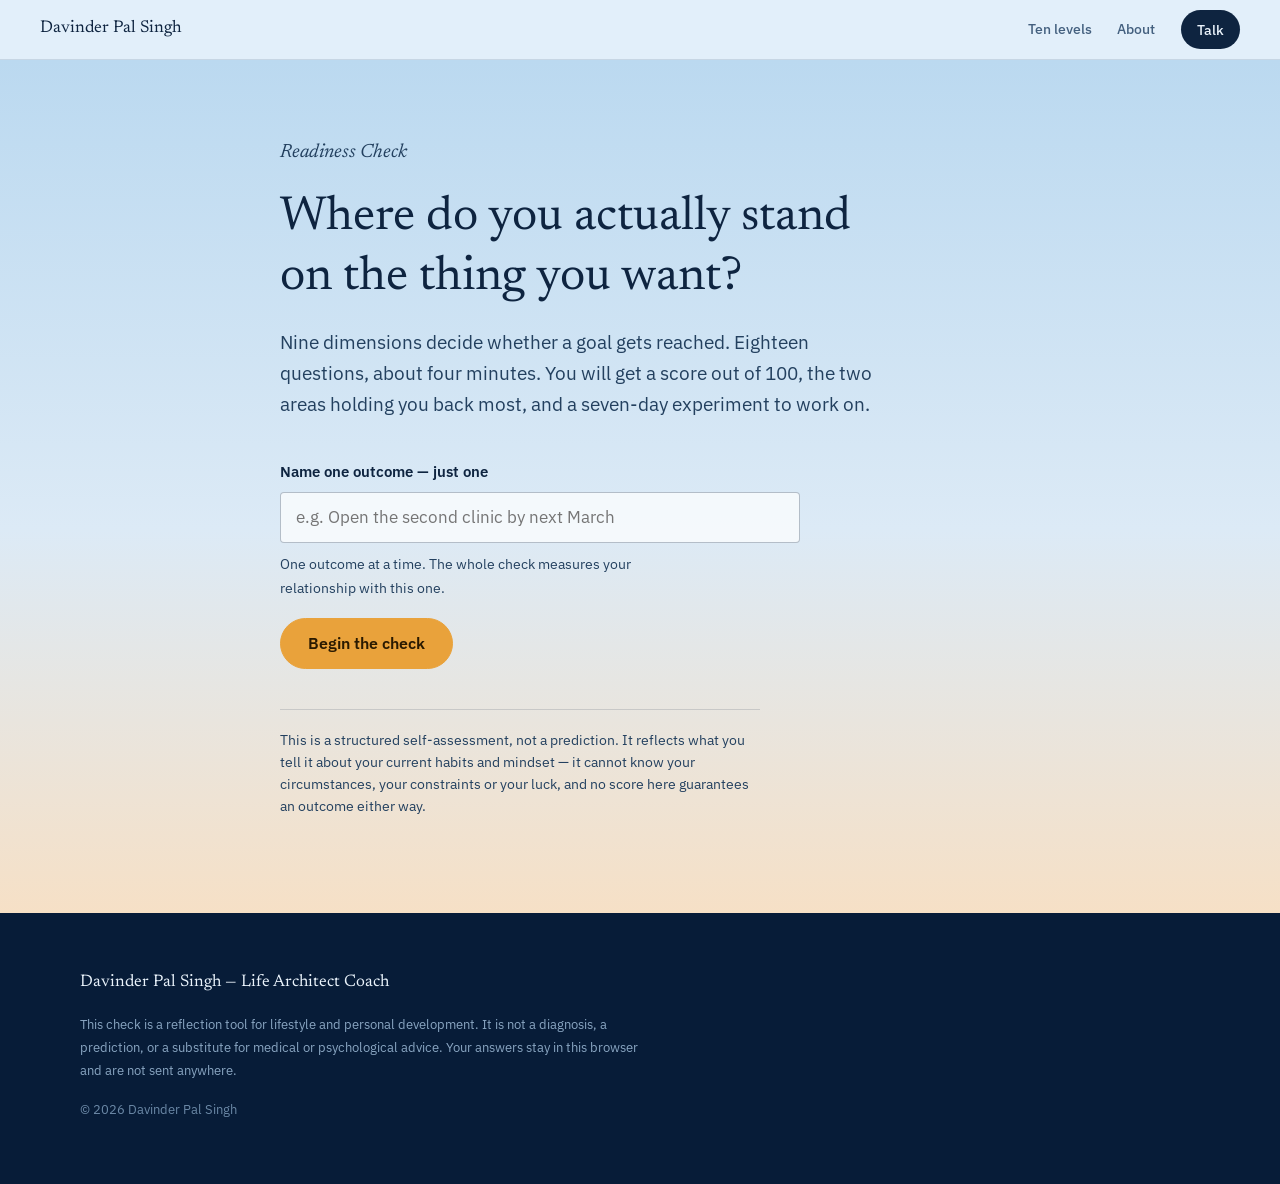
==== calculator.html @ 66d6d62e "Add the readiness check A self-assessment at calculator.html: nine weighted dimensions, two question" ====
<!doctype html>
<html lang="en">
<head>
<meta charset="utf-8">
<meta name="viewport" content="width=device-width, initial-scale=1">
<title>Readiness Check — Davinder Pal Singh</title>
<meta name="description" content="A self-assessment across nine dimensions that shape whether a goal gets reached — action, focus, exposure, conception, feeling, intention, belief, consistency and adoptability.">
<meta name="theme-color" content="#BBD9F0">
<meta property="og:type" content="website">
<meta property="og:locale" content="en_IN">
<meta property="og:title" content="Readiness Check — Davinder Pal Singh">
<meta property="og:description" content="Nine dimensions, eighteen questions. See where you stand and what to work on.">

<link rel="icon" href="assets/favicon.svg" type="image/svg+xml">
<link rel="preload" href="assets/fonts/newsreader-400.woff2" as="font" type="font/woff2" crossorigin>
<link rel="preload" href="assets/fonts/plex-400.woff2" as="font" type="font/woff2" crossorigin>
<link rel="stylesheet" href="assets/css/fonts.css">
<link rel="stylesheet" href="assets/css/site.css">
<link rel="stylesheet" href="assets/css/calculator.css">
</head>
<body class="calc-body">

<a class="skip" href="#panel-intro">Skip to the check</a>

<header class="topbar is-stuck" id="topbar">
  <a class="topbar__name" href="index.html">Davinder Pal Singh</a>
  <nav class="topbar__nav" aria-label="Main">
    <a href="index.html#levels">Ten levels</a>
    <a href="index.html#about">About</a>
    <a class="topbar__cta" data-wa href="index.html#contact">Talk</a>
  </nav>
</header>

<main class="calc">

  <!-- ─────────────  intro  ───────────── -->
  <section class="panel panel--intro is-on" id="panel-intro">
    <div class="wrap calc__intro">
      <p class="hero__role">Readiness Check</p>
      <h1 class="calc__title">Where do you actually stand<br>on the thing you want?</h1>
      <p class="calc__lede">
        Nine dimensions decide whether a goal gets reached. Eighteen questions,
        about four minutes. You will get a score out of 100, the two areas
        holding you back most, and a seven-day experiment to work on.
      </p>

      <form id="startForm" class="calc__start" novalidate>
        <label for="goal">Name one outcome — just one</label>
        <input id="goal" type="text" maxlength="120"
               placeholder="e.g. Open the second clinic by next March" autocomplete="off">
        <p class="calc__hint" id="goalHint">One outcome at a time. The whole check measures your relationship with this one.</p>
        <button class="btn btn--sun" type="submit">Begin the check</button>
      </form>

      <noscript>
        <p class="calc__hint">This check needs JavaScript switched on to run.</p>
      </noscript>

      <p class="calc__disclaimer">
        This is a structured self-assessment, not a prediction. It reflects what you
        tell it about your current habits and mindset — it cannot know your
        circumstances, your constraints or your luck, and no score here guarantees
        an outcome either way.
      </p>
    </div>
  </section>

  <!-- ─────────────  assessment  ───────────── -->
  <section class="panel panel--assess" id="panel-assess" aria-live="polite">
    <div class="wrap">
      <div class="progress">
        <div class="progress__bar"><span class="progress__fill" id="progFill"></span></div>
        <p class="progress__label" id="progLabel">Step 1 of 9</p>
      </div>

      <div class="step-head">
        <h2 class="calc__h2" id="dimName">Action</h2>
        <p class="calc__dimblurb" id="dimBlurb"></p>
      </div>

      <form id="qForm" class="qset"></form>

      <div class="calc__nav">
        <button class="btn btn--line" type="button" id="btnBack">Back</button>
        <button class="btn btn--sun" type="button" id="btnNext">Next</button>
      </div>
      <p class="calc__hint" id="qHint" role="status"></p>
    </div>
  </section>

  <!-- ─────────────  results  ───────────── -->
  <section class="panel panel--results" id="panel-results">
    <div class="wrap">
      <p class="results__for" id="resultsFor"></p>

      <div class="score">
        <div class="score__figure">
          <span class="score__num" id="scoreNum">0</span>
          <span class="score__outof">/ 100</span>
        </div>
        <div class="score__read">
          <h2 class="calc__h2" id="bandName">—</h2>
          <p id="bandNote"></p>
          <p class="score__resist" id="resistLine"></p>
        </div>
      </div>

      <h3 class="results__h3">The five areas</h3>
      <ul class="bars" id="composites"></ul>

      <h3 class="results__h3">All nine dimensions</h3>
      <ul class="bars bars--fine" id="dimensions"></ul>

      <div class="callouts">
        <div class="callout callout--block">
          <h3>Biggest blocker</h3>
          <p class="callout__name" id="blockerName">—</p>
          <p id="blockerWhy"></p>
        </div>
        <div class="callout callout--strong">
          <h3>Strongest dimension</h3>
          <p class="callout__name" id="strongName">—</p>
          <p id="strongWhy"></p>
        </div>
      </div>

      <h3 class="results__h3">Your DO / DON’T board</h3>
      <p class="results__sub" id="boardSub"></p>
      <div class="board">
        <div class="board__col board__col--do">
          <h4>Do</h4>
          <ul id="doList"></ul>
        </div>
        <div class="board__col board__col--dont">
          <h4>Don’t</h4>
          <ul id="dontList"></ul>
        </div>
      </div>

      <h3 class="results__h3">Your seven-day experiment</h3>
      <div class="experiment" id="experiment"></div>

      <div class="history" id="history" hidden>
        <h3 class="results__h3">Your checks over time</h3>
        <p class="results__sub" id="historySub"></p>
        <div id="historyChart"></div>
      </div>

      <div class="calc__nav calc__nav--end">
        <button class="btn btn--sun" type="button" id="btnAgain">Check again</button>
        <a class="btn btn--line" data-wa href="index.html#contact">Talk it through</a>
      </div>
      <p class="calc__disclaimer" id="endNote"></p>
    </div>
  </section>
</main>

<footer class="foot">
  <div class="wrap foot__inner">
    <p class="foot__name">Davinder Pal Singh — Life Architect Coach</p>
    <p class="foot__note">This check is a reflection tool for lifestyle and personal development. It is not a diagnosis, a prediction, or a substitute for medical or psychological advice. Your answers stay in this browser and are not sent anywhere.</p>
    <p class="foot__copy">© <span id="yr">2026</span> Davinder Pal Singh</p>
  </div>
</footer>

<script src="assets/js/calculator-data.js"></script>
<script src="assets/js/calculator.js"></script>
<script src="assets/js/site.js"></script>
</body>
</html>
---- assets/css/fonts.css ----
/* Self-hosted typefaces — SIL Open Font License 1.1.
   licenses: assets/fonts/LICENSE-*.txt
   Served from this domain so the page never waits on a third party. */

/* ── Newsreader · display ── */
@font-face{font-family:Newsreader;font-style:normal;font-weight:400;font-display:swap;src:url("../fonts/newsreader-400.woff2") format("woff2");unicode-range:U+0000-00FF,U+0131,U+0152-0153,U+02BB-02BC,U+02C6,U+02DA,U+02DC,U+0304,U+0308,U+0329,U+2000-206F,U+20AC,U+2122,U+2191,U+2193,U+2212,U+2215,U+FEFF,U+FFFD}
@font-face{font-family:Newsreader;font-style:italic;font-weight:400;font-display:swap;src:url("../fonts/newsreader-400i.woff2") format("woff2");unicode-range:U+0000-00FF,U+0131,U+0152-0153,U+02BB-02BC,U+02C6,U+02DA,U+02DC,U+0304,U+0308,U+0329,U+2000-206F,U+20AC,U+2122,U+2191,U+2193,U+2212,U+2215,U+FEFF,U+FFFD}

/* ── IBM Plex Sans · text ── */
@font-face{font-family:"IBM Plex Sans";font-style:normal;font-weight:400;font-display:swap;src:url("../fonts/plex-400.woff2") format("woff2");unicode-range:U+0000-00FF,U+0131,U+0152-0153,U+02BB-02BC,U+02C6,U+02DA,U+02DC,U+0304,U+0308,U+0329,U+2000-206F,U+20AC,U+2122,U+2191,U+2193,U+2212,U+2215,U+FEFF,U+FFFD}
@font-face{font-family:"IBM Plex Sans";font-style:normal;font-weight:500;font-display:swap;src:url("../fonts/plex-500.woff2") format("woff2");unicode-range:U+0000-00FF,U+0131,U+0152-0153,U+02BB-02BC,U+02C6,U+02DA,U+02DC,U+0304,U+0308,U+0329,U+2000-206F,U+20AC,U+2122,U+2191,U+2193,U+2212,U+2215,U+FEFF,U+FFFD}
@font-face{font-family:"IBM Plex Sans";font-style:normal;font-weight:600;font-display:swap;src:url("../fonts/plex-600.woff2") format("woff2");unicode-range:U+0000-00FF,U+0131,U+0152-0153,U+02BB-02BC,U+02C6,U+02DA,U+02DC,U+0304,U+0308,U+0329,U+2000-206F,U+20AC,U+2122,U+2191,U+2193,U+2212,U+2215,U+FEFF,U+FFFD}
---- assets/css/site.css ----
/* ============================================================
   Davinder Pal Singh — Life Architect Coach
   Concept: the page is one continuous sky. Scrolling down is
   climbing. Dawn horizon at the top, high azure at the bottom.
   ============================================================ */

:root{
  /* sky, ground to stratosphere */
  --zenith:#BBD9F0;
  --morning:#DCEAF6;
  --dawn:#F6E0C6;
  --haze:#EAF1F8;
  --mid:#6BA6D8;
  --azure:#15437C;
  --deep:#0C2B52;
  --strato:#071C38;

  --sun:#E9A23B;
  --ink:#0E2440;
  --ink-soft:#44607F;
  --ink-mid:#23405F;   /* secondary text on mid-sky */
  --ink-meta:#14406F;  /* duration / meta on mid-sky */
  --light:#EAF3FB;
  --light-soft:#A8C4DF;

  --rail-col:92px;
  --railx:28px;

  --measure:66ch;
  --gutter:clamp(1.25rem,5vw,2.5rem);
  --bandpad:clamp(3.5rem,7vw,6rem);

  --sans:"IBM Plex Sans",system-ui,-apple-system,sans-serif;
  --serif:Newsreader,Georgia,"Times New Roman",serif;
}

*,*::before,*::after{box-sizing:border-box}

[id]{scroll-margin-top:84px}

/* html paints the overscroll gutter (matches the footer); body paints the
   strip behind the sticky bar (matches the top of the hero sky). */
html{scroll-behavior:smooth;-webkit-text-size-adjust:100%;background:var(--strato)}
@media (prefers-reduced-motion:reduce){html{scroll-behavior:auto}}

body{
  margin:0;
  font-family:var(--sans);
  font-size:1.0625rem;
  font-weight:400;
  line-height:1.65;
  color:var(--ink);
  background:var(--zenith);
  -webkit-font-smoothing:antialiased;
  overflow-x:hidden;
}

p{margin:0 0 1.1em;max-width:var(--measure)}
a{color:inherit}

.wrap{width:min(1120px,100% - var(--gutter)*2);margin-inline:auto}

.skip{
  position:absolute;left:-9999px;top:0;z-index:99;
  background:var(--sun);color:#2A1A00;padding:.7rem 1.1rem;font-weight:600;
}
.skip:focus{left:.5rem;top:.5rem}

:focus-visible{outline:2px solid var(--sun);outline-offset:3px;border-radius:2px}

/* ── display type ───────────────────────────────────────── */
.h2{
  font-family:var(--serif);
  font-weight:400;
  font-size:clamp(1.9rem,1.35rem + 2.3vw,3rem);
  line-height:1.35;
  letter-spacing:.005em;
  margin:0 0 1.6rem;
  max-width:18ch;
}
.h2--light{color:var(--light)}

/* ── top bar ────────────────────────────────────────────── */
.topbar{
  position:sticky;top:0;z-index:40;
  display:flex;align-items:center;justify-content:space-between;gap:1rem;
  padding:.65rem var(--gutter);
  background:transparent;
  border-bottom:1px solid transparent;
  transition:background .3s ease,border-color .3s ease,color .3s ease;
}
.topbar__name{
  font-family:var(--serif);font-size:1.0625rem;text-decoration:none;white-space:nowrap;
}
.topbar__nav{display:flex;align-items:center;gap:clamp(.7rem,2vw,1.6rem)}
.topbar__nav a{
  text-decoration:none;font-size:.9rem;font-weight:500;color:var(--ink-soft);
  padding:.25rem 0;border-bottom:1.5px solid transparent;
}
.topbar__nav a:hover{color:var(--ink);border-bottom-color:var(--sun)}
.topbar__cta{
  background:var(--ink);color:var(--light) !important;
  padding:.45rem 1rem !important;border-radius:999px;border-bottom:0 !important;
}
.topbar__cta:hover{background:var(--sun);color:#2A1A00 !important}

.topbar.is-stuck{
  background:rgba(226,238,250,.82);
  backdrop-filter:blur(10px);
  border-bottom-color:rgba(14,36,64,.1);
}

/* dark half of the page */
.topbar.is-high{
  background:rgba(10,32,62,.82);
  border-bottom-color:rgba(255,255,255,.12);
  color:var(--light);
}
.topbar.is-high .topbar__nav a{color:var(--light-soft)}
.topbar.is-high .topbar__nav a:hover{color:#fff}
.topbar.is-high .topbar__cta{background:var(--sun);color:#2A1A00 !important}

@media (max-width:760px){
  .topbar__nav a:not(.topbar__cta){display:none}
}

/* ── hero · standing on the ground at dawn ──────────────── */
.hero{
  position:relative;
  background:linear-gradient(180deg,var(--zenith) 0%,var(--morning) 52%,var(--dawn) 100%);
  padding:clamp(4rem,13vh,8rem) 0 clamp(5rem,14vh,9rem);
}
/* hero shares the page's left edge rather than sitting in a narrower
   centred box, so hero / climb / bands all start on the same line */
.hero__inner{
  display:grid;
  grid-template-columns:minmax(0,1fr) clamp(230px,23vw,320px);
  gap:clamp(2rem,4.5vw,3.5rem);
  align-items:center;
}
.hero__photo{grid-column:2;grid-row:1;margin:0;position:relative}
.hero__text {grid-column:1;grid-row:1}
.hero__photo img{
  width:100%;height:auto;display:block;border-radius:3px;
  aspect-ratio:4/5;object-fit:cover;object-position:50% 26%;
  box-shadow:0 22px 48px -26px rgba(14,36,64,.55);
}
.hero__photo::after{
  content:"";position:absolute;inset:0;border-radius:3px;pointer-events:none;
  box-shadow:inset 0 0 0 1px rgba(14,36,64,.1);
}
.hero__role{
  font-family:var(--serif);font-style:italic;
  font-size:clamp(1rem,.9rem + .4vw,1.2rem);
  /* sits lower on the gradient once the portrait stacks above it on
     narrow screens, so it needs the darker of the two secondary inks */
  color:var(--ink-mid);margin:0 0 1.2rem;
}
.hero__title{
  font-family:var(--serif);font-weight:400;
  font-size:clamp(2.1rem,1.2rem + 3.1vw,3.3rem);
  line-height:1.26;letter-spacing:-.005em;
  margin:0 0 1.5rem;text-wrap:balance;
}
.hero__title em{font-style:italic}
.hero__lede{
  font-size:clamp(1.05rem,.98rem + .45vw,1.3rem);
  color:var(--ink-soft);max-width:46ch;margin-bottom:2.3rem;
}
.hero__actions{display:flex;flex-wrap:wrap;gap:.8rem}

.horizon{
  position:absolute;left:0;right:0;bottom:0;height:1px;
  background:linear-gradient(90deg,transparent,rgba(233,162,59,.85) 22%,rgba(233,162,59,.85) 78%,transparent);
}

@media (prefers-reduced-motion:no-preference){
  .hero__role,.hero__title,.hero__lede,.hero__actions,.hero__photo{
    animation:rise .9s cubic-bezier(.22,.7,.3,1) backwards;
  }
  .hero__photo{animation-delay:.2s}
  .hero__title{animation-delay:.08s}
  .hero__lede{animation-delay:.16s}
  .hero__actions{animation-delay:.24s}
  .horizon{animation:widen 1.4s cubic-bezier(.22,.7,.3,1) backwards;animation-delay:.1s}
}
@keyframes rise{from{opacity:0;transform:translateY(14px)}to{opacity:1;transform:none}}
@keyframes widen{from{opacity:0;transform:scaleX(.3)}to{opacity:1;transform:none}}

@media (max-width:900px){
  .hero__inner{grid-template-columns:1fr;gap:1.75rem}
  .hero__photo{grid-column:1;grid-row:1;width:min(185px,45%)}
  .hero__text {grid-column:1;grid-row:2}
}

/* ── buttons ────────────────────────────────────────────── */
.btn{
  display:inline-block;text-decoration:none;font-family:var(--sans);
  font-size:1rem;font-weight:600;line-height:1.2;
  padding:.95rem 1.7rem;border-radius:999px;border:1.5px solid transparent;
  cursor:pointer;transition:transform .18s ease,background .18s ease,color .18s ease;
}
.btn--sun{background:var(--sun);color:#2A1A00;border-color:var(--sun)}
.btn--sun:hover{transform:translateY(-2px)}
.btn--line{border-color:currentColor;color:var(--ink)}
.btn--line:hover{background:var(--ink);color:var(--light);border-color:var(--ink)}
.btn--full{width:100%;font-size:1.05rem}

/* ── generic bands ──────────────────────────────────────── */
.band{padding:var(--bandpad) 0}
.band--dawn    {background:linear-gradient(180deg,var(--dawn) 0%,#F1EDE6 38%,var(--haze) 100%)}
.band--tool    {background:var(--azure);color:var(--light);padding-top:calc(var(--bandpad) * .6)}
.band--deep    {background:linear-gradient(180deg,var(--azure) 0%,#0F3263 100%);color:var(--light);padding-top:calc(var(--bandpad) * .7)}
.band--deeper  {background:linear-gradient(180deg,#0F3263 0%,#0A2449 100%);color:var(--light)}
.band--high    {background:linear-gradient(180deg,#0A2449 0%,#08203F 100%);color:var(--light)}
.band--highest {background:linear-gradient(180deg,#08203F 0%,var(--strato) 100%);color:var(--light)}

/* ── the problem ─────────────────────────────────────────── */
.observations{max-width:60ch;margin-bottom:2.8rem}
.observations p{
  position:relative;padding-left:1.4rem;margin-bottom:1.35em;
  font-size:1.0625rem;color:#24405E;
}
.observations p::before{
  content:"";position:absolute;left:0;top:.85em;
  width:7px;height:1.5px;background:var(--sun);
}
.pullout{
  font-family:var(--serif);
  font-size:clamp(1.3rem,1.05rem + 1.1vw,1.9rem);
  line-height:1.45;max-width:24ch;margin:0;
  padding-top:1.8rem;border-top:1px solid rgba(14,36,64,.18);
}

/* ══════════════════════════════════════════════════════════
   THE CLIMB — altimeter + ten levels
   ══════════════════════════════════════════════════════════ */
.climb{
  padding:var(--bandpad) 0 16rem;
  background:linear-gradient(180deg,
    var(--haze) 0%,#D3E4F4 20%,#A8CBE8 50%,
    #7FB4DE calc(100% - 230px),var(--azure) 100%);
}
/* climb shares the page's left edge: .ladder stays a full wrap (so the rail
   lines up with the marks) and the rows inside are what get capped. */
.climb__head,.step,.stage{max-width:820px}
.climb__head{margin-bottom:clamp(3rem,7vw,5rem)}
.climb__sub{font-size:1.0625rem;color:var(--ink-mid);max-width:44ch}

.ladder{position:relative}

.ladder__rail{
  position:absolute;left:var(--railx);top:.5rem;bottom:3rem;width:2px;
  background:linear-gradient(180deg,rgba(14,36,64,.16),rgba(14,36,64,.22) 40%,rgba(255,255,255,.3));
}
.ladder__fill{
  position:absolute;left:0;top:0;width:100%;height:0;
  background:linear-gradient(180deg,var(--sun),#F2C37A);
}
@media (prefers-reduced-motion:no-preference){
  .ladder__fill{transition:height .25s linear}
}

/* stage headings sit in the content column */
.stage{
  margin:clamp(3rem,6vw,4.5rem) 0 1.8rem var(--rail-col);
  display:flex;align-items:baseline;gap:.9rem;
  font-family:var(--serif);font-weight:400;
  font-size:clamp(1.15rem,1rem + .6vw,1.45rem);
  line-height:1.3;color:var(--ink);
}
.stage:first-of-type{margin-top:0}
.stage small{
  font-family:var(--sans);font-size:.82rem;font-weight:500;
  color:var(--ink-mid);letter-spacing:.01em;
}

/* one level */
.step{
  display:grid;grid-template-columns:var(--rail-col) 1fr;
  align-items:start;
  padding:1.6rem 0 2.2rem;
}
.step__mark{
  width:56px;height:56px;flex:none;
  display:grid;place-items:center;
  border-radius:50%;
  background:var(--haze);
  border:2px solid rgba(14,36,64,.22);
  transition:border-color .3s ease,background .3s ease,transform .3s ease;
}
.step__num{
  font-family:var(--serif);font-size:1.5rem;line-height:1;color:var(--ink);
  transition:color .3s ease;
}
.step.is-active .step__mark{border-color:var(--sun);transform:scale(1.06)}

.step__title{
  font-family:var(--serif);font-weight:400;
  font-size:clamp(1.3rem,1.1rem + .9vw,1.75rem);
  line-height:1.3;margin:0 0 .35rem;color:var(--ink);
}
.step__hi{font-size:.72em;color:var(--ink-mid)}
.step__meta{
  font-size:.86rem;font-weight:600;color:var(--ink-meta);
  margin:0 0 .7rem;letter-spacing:.01em;
}
.step__body p:last-child{margin-bottom:0;max-width:56ch}

@media (max-width:760px){
  :root{--rail-col:58px;--railx:18px}
  .step__mark{width:36px;height:36px;border-width:1.5px}
  .step__num{font-size:1.05rem}
  .step{padding:1.1rem 0 1.8rem}
  .stage{margin-left:var(--rail-col);gap:.6rem}
  .stage small{font-size:.75rem}
  .step__hi{display:block;font-size:.95rem;margin-top:.15rem}
}

/* ── readiness check CTA ─────────────────────────────────── */
.tool{display:grid;grid-template-columns:1fr auto;gap:clamp(2rem,5vw,4.5rem);align-items:start}
.tool__text{max-width:52ch}
.tool__text p{color:#C3D7EA}
.tool__text .btn{margin-top:.8rem}
.tool__dims{list-style:none;margin:0;padding:0;min-width:210px}
.tool__dims li{
  display:flex;justify-content:space-between;gap:1.5rem;
  padding:.5rem 0;border-bottom:1px solid rgba(255,255,255,.14);
  font-size:.92rem;color:#C3D7EA;
}
.tool__dims li:first-child{border-top:1px solid rgba(255,255,255,.14)}
.tool__dims b{font-weight:600;color:var(--light);font-variant-numeric:tabular-nums}
@media (max-width:820px){
  .tool{grid-template-columns:1fr}
  .tool__dims{min-width:0;max-width:340px}
}

/* ── how it runs ─────────────────────────────────────────── */
.facts{display:grid;gap:0;margin:0;max-width:760px}
.fact{
  display:grid;grid-template-columns:150px 1fr;gap:1.5rem;
  padding:1.5rem 0;border-top:1px solid rgba(255,255,255,.15);
}
.fact:last-child{border-bottom:1px solid rgba(255,255,255,.15)}
.fact dt{
  font-family:var(--serif);font-size:1.15rem;color:var(--light);
}
.fact dd{margin:0;color:#C3D7EA;max-width:52ch}
@media (max-width:640px){
  .fact{grid-template-columns:1fr;gap:.4rem}
}

/* ── about ───────────────────────────────────────────────── */
.about{display:grid;grid-template-columns:300px 1fr;gap:clamp(2rem,5vw,4rem);align-items:start}
.about__portrait{margin:0;position:relative}
.about__portrait img{
  width:100%;height:auto;display:block;border-radius:3px;
  aspect-ratio:4/5;object-fit:cover;object-position:50% 28%;
  box-shadow:0 18px 50px -24px rgba(3,14,30,.85);
}
/* a hairline of sky along the top edge, so the portrait sits in the
   same light as the rest of the page rather than being pasted on */
.about__portrait::after{
  content:"";position:absolute;inset:0;border-radius:3px;pointer-events:none;
  box-shadow:inset 0 1px 0 rgba(234,243,251,.28);
}
.about__text p{color:#C3D7EA;max-width:56ch}
.about__sign{font-family:var(--serif);color:var(--light) !important}
@media (max-width:820px){
  .about{grid-template-columns:1fr;max-width:460px}
}

/* ── vision ──────────────────────────────────────────────── */
.vision p{
  font-family:var(--serif);
  font-size:clamp(1.2rem,1rem + .9vw,1.6rem);
  line-height:1.55;color:#D6E6F4;max-width:34ch;
}

/* ── contact ─────────────────────────────────────────────── */
.contact{display:grid;grid-template-columns:1fr 1fr;gap:clamp(2.5rem,6vw,5rem);align-items:start}
.contact__intro p{color:#C3D7EA;max-width:38ch}
@media (max-width:860px){.contact{grid-template-columns:1fr}}

.form{display:grid;grid-template-columns:1fr 1fr;gap:1.1rem}
.field{display:flex;flex-direction:column;gap:.45rem}
.field--wide{grid-column:1/-1}
.field label{font-size:.9rem;font-weight:600;color:var(--light)}
.field input,.field textarea{
  font-family:var(--sans);font-size:1rem;color:var(--light);
  background:rgba(255,255,255,.07);
  border:1px solid rgba(255,255,255,.25);border-radius:4px;
  padding:.8rem .9rem;width:100%;resize:vertical;
}
.field input:focus,.field textarea:focus{
  border-color:var(--sun);background:rgba(255,255,255,.11);outline:none;
}
.field input[aria-invalid="true"]{border-color:#F2927A}
.form__note{font-size:.85rem;color:var(--light-soft);margin:.7rem 0 0;max-width:40ch}
@media (max-width:520px){.form{grid-template-columns:1fr}}

/* ── footer ─────────────────────────────────────────────── */
.foot{background:var(--strato);color:var(--light-soft);padding:3.5rem 0 4rem}
.foot__inner{display:grid;gap:1rem}
.foot__name{font-family:var(--serif);color:var(--light);font-size:1.05rem;margin:0}
.foot__note{font-size:.84rem;line-height:1.7;max-width:70ch;margin:0;color:#8AA6C2}
.foot__copy{font-size:.84rem;margin:0;color:#6B88A6}
---- assets/css/calculator.css ----
/* ============================================================
   Readiness Check — same sky, one panel at a time.
   Each panel owns a full background, so light/dark ink is
   decided by which panel is showing, never by scroll position.
   ============================================================ */

.calc-body{background:var(--haze)}

/* Each panel owns a different sky, so a transparent bar would seam against
   whichever one is showing. Here the bar is simply solid chrome. */
.calc-body .topbar,
.calc-body .topbar.is-stuck{
  background:rgba(226,238,250,.94);
  backdrop-filter:blur(10px);
  border-bottom-color:rgba(14,36,64,.12);
}

.panel{display:none;padding:clamp(2.5rem,6vw,5rem) 0 clamp(4rem,8vw,6rem);min-height:62vh}
.panel.is-on{display:block}

.panel--intro  {background:linear-gradient(180deg,var(--zenith) 0%,var(--morning) 55%,var(--dawn) 100%)}
.panel--assess {background:linear-gradient(180deg,var(--haze) 0%,#D3E4F4 100%)}
.panel--results{background:linear-gradient(180deg,var(--azure) 0%,var(--deep) 60%,var(--strato) 100%);color:var(--light)}

/* ── intro ──────────────────────────────────────────────── */
.calc__intro{max-width:720px}
.calc__title{
  font-family:var(--serif);font-weight:400;
  font-size:clamp(1.9rem,1.2rem + 2.8vw,3rem);
  line-height:1.25;margin:0 0 1.2rem;text-wrap:balance;
}
.calc__lede{font-size:clamp(1.02rem,.98rem + .35vw,1.18rem);color:var(--ink-mid);max-width:54ch}

.calc__start{margin:2.4rem 0 1.5rem;max-width:520px}
.calc__start label{display:block;font-weight:600;font-size:.95rem;margin-bottom:.5rem}
.calc__start input{
  font-family:var(--sans);font-size:1.05rem;color:var(--ink);width:100%;
  background:rgba(255,255,255,.7);border:1px solid rgba(14,36,64,.28);
  border-radius:4px;padding:.85rem .95rem;
}
.calc__start input:focus{border-color:var(--sun);background:#fff;outline:none}
.calc__start input[aria-invalid="true"]{border-color:#B4432A}
.calc__start .btn{margin-top:1.1rem}

.calc__hint{font-size:.9rem;color:var(--ink-mid);margin:.6rem 0 0;max-width:46ch}
.calc__disclaimer{
  font-size:.86rem;line-height:1.6;color:var(--ink-mid);
  max-width:60ch;margin:2.5rem 0 0;padding-top:1.2rem;
  border-top:1px solid rgba(14,36,64,.15);
}
.panel--results .calc__disclaimer{color:#9FBAD6;border-top-color:rgba(255,255,255,.16)}

/* the outline button carries dark ink by default — unusable on deep sky */
.panel--results .btn--line{color:var(--light);border-color:rgba(255,255,255,.5)}
.panel--results .btn--line:hover{background:var(--light);color:var(--deep);border-color:var(--light)}

/* ── progress ───────────────────────────────────────────── */
.progress{margin-bottom:clamp(1.8rem,4vw,2.6rem);max-width:820px}
.progress__bar{height:2px;background:rgba(14,36,64,.15);position:relative}
.progress__fill{position:absolute;left:0;top:0;height:100%;width:0;background:var(--sun)}
@media (prefers-reduced-motion:no-preference){.progress__fill{transition:width .3s ease}}
.progress__label{font-size:.82rem;font-weight:500;color:var(--ink-mid);margin:.6rem 0 0}

.step-head{max-width:720px;margin-bottom:2rem}
.calc__h2{
  font-family:var(--serif);font-weight:400;
  font-size:clamp(1.6rem,1.2rem + 1.6vw,2.3rem);
  line-height:1.3;margin:0 0 .5rem;
}
.panel--results .calc__h2{color:var(--light)}
.calc__dimblurb{color:var(--ink-mid);margin:0;max-width:52ch}

/* ── questions ──────────────────────────────────────────── */
.qset{max-width:820px}
.q{border:0;padding:0;margin:0 0 2.6rem}
.q__text{
  font-family:var(--serif);font-size:clamp(1.1rem,1rem + .55vw,1.4rem);
  line-height:1.4;padding:0;margin:0 0 1rem;max-width:46ch;
}
.scale{display:grid;gap:.5rem}
.scale__opts{display:flex;gap:clamp(2px,.8vw,8px);flex-wrap:nowrap}
.opt{position:relative;flex:1 1 0;min-width:0}
.opt input{position:absolute;opacity:0;width:100%;height:100%;margin:0;cursor:pointer}
.opt span{
  display:grid;place-items:center;height:46px;
  font-size:.92rem;font-weight:500;font-variant-numeric:tabular-nums;
  background:rgba(255,255,255,.55);border:1px solid rgba(14,36,64,.2);
  border-radius:3px;color:var(--ink-mid);
}
.opt input:hover + span{border-color:rgba(14,36,64,.45)}
.opt input:focus-visible + span{outline:2px solid var(--sun);outline-offset:2px}
.opt input:checked + span{background:var(--ink);border-color:var(--ink);color:var(--light);font-weight:600}
.scale__anchor{font-size:.8rem;color:var(--ink-mid)}
.scale__anchor--hi{text-align:right}

.calc__nav{display:flex;gap:.8rem;flex-wrap:wrap;margin-top:.5rem}
.calc__nav--end{margin-top:2.5rem}
.btn[disabled]{opacity:.35;pointer-events:none}

/* ── results ────────────────────────────────────────────── */
.results__for{
  font-family:var(--serif);font-size:1.1rem;color:#BCD4EA;
  margin:0 0 1.8rem;padding-bottom:1rem;border-bottom:1px solid rgba(255,255,255,.16);
}
.score{display:grid;grid-template-columns:auto 1fr;gap:clamp(1.5rem,4vw,3rem);align-items:start;margin-bottom:3rem}
.score__figure{display:flex;align-items:baseline;gap:.3rem}
.score__num{
  font-family:var(--serif);font-size:clamp(4rem,2.5rem + 7vw,7rem);
  line-height:.9;color:var(--light);font-variant-numeric:tabular-nums;
}
.score__outof{font-size:1rem;color:#9FBAD6}
.score__read p{color:#C3D7EA;max-width:52ch}
.score__resist{font-size:.92rem;color:#9FBAD6 !important}
@media (max-width:620px){.score{grid-template-columns:1fr;gap:1rem}}

.results__h3{
  font-family:var(--serif);font-weight:400;font-size:1.35rem;
  color:var(--light);margin:2.8rem 0 1rem;
}
.results__sub{color:#9FBAD6;font-size:.92rem;margin:-.5rem 0 1.2rem;max-width:56ch}

.bars{list-style:none;margin:0;padding:0;max-width:720px}
.bar{margin-bottom:1.1rem}
.bar__head{display:flex;justify-content:space-between;gap:1rem;margin-bottom:.4rem}
.bar__name{font-weight:500;color:var(--light)}
.bar__meta{display:flex;gap:1rem;font-size:.84rem;color:#9FBAD6;font-variant-numeric:tabular-nums;white-space:nowrap}
.bar__track{height:8px;background:rgba(255,255,255,.12);border-radius:2px;overflow:hidden}
.bar__fill{display:block;height:100%;background:linear-gradient(90deg,#5A98CE,#8FC4E8)}
.bar--fine{margin-bottom:.75rem}
.bar--fine .bar__track{height:5px}
.bar--fine .bar__name{font-weight:400;font-size:.95rem;color:#D6E6F4}

.callouts{display:grid;grid-template-columns:1fr 1fr;gap:1.2rem;margin:2.8rem 0 0}
@media (max-width:720px){.callouts{grid-template-columns:1fr}}
.callout{padding:1.4rem 1.5rem;border-radius:4px;background:rgba(255,255,255,.055);border-left:3px solid}
.callout--block{border-left-color:var(--sun)}
.callout--strong{border-left-color:#7FD1A8}
.callout h3{font-size:.8rem;font-weight:600;letter-spacing:.02em;color:#9FBAD6;margin:0 0 .4rem}
.callout .callout__name{
  font-family:var(--serif);font-size:1.5rem;line-height:1.25;
  color:var(--light);margin:0 0 .5rem;max-width:none;
}
.callout p{color:#C3D7EA;font-size:.95rem;margin:0;max-width:40ch}

.board{display:grid;grid-template-columns:1fr 1fr;gap:1.2rem;max-width:860px}
@media (max-width:720px){.board{grid-template-columns:1fr}}
.board__col{padding:1.4rem 1.5rem;border-radius:4px;background:rgba(255,255,255,.055)}
.board__col h4{
  font-family:var(--serif);font-weight:400;font-size:1.25rem;
  margin:0 0 .8rem;padding-bottom:.6rem;border-bottom:1px solid rgba(255,255,255,.16);
}
.board__col--do h4{color:#9BDCBB}
.board__col--dont h4{color:#F2B08A}
.board__col ul{list-style:none;margin:0;padding:0}
.board__col li{position:relative;padding-left:1.1rem;margin-bottom:.75rem;color:#C9DCEE;font-size:.95rem;line-height:1.6}
.board__col li::before{content:"";position:absolute;left:0;top:.72em;width:6px;height:1.5px;background:currentColor;opacity:.5}

.experiment{
  max-width:640px;padding:1.6rem 1.7rem;border-radius:4px;
  background:rgba(233,162,59,.1);border:1px solid rgba(233,162,59,.35);
}
.experiment__dim{font-size:.8rem;font-weight:600;color:#E9A23B;margin:0 0 .5rem}
.experiment__text{font-family:var(--serif);font-size:1.2rem;line-height:1.5;color:var(--light);margin:0 0 .9rem}
.experiment__after{font-size:.9rem;color:#9FBAD6;margin:0}

/* ── history chart ──────────────────────────────────────── */
.chart{width:100%;max-width:620px;height:auto;overflow:visible}
.chart__line{fill:none;stroke:var(--sun);stroke-width:2;stroke-linejoin:round;stroke-linecap:round}
.chart circle{fill:var(--sun)}
.chart__grid{stroke:rgba(255,255,255,.16);stroke-width:1}
.chart__axis{fill:#8AA6C2;font-size:11px;text-anchor:end;font-family:var(--sans)}
.chart__val{fill:#D6E6F4;font-size:11px;text-anchor:middle;font-family:var(--sans)}
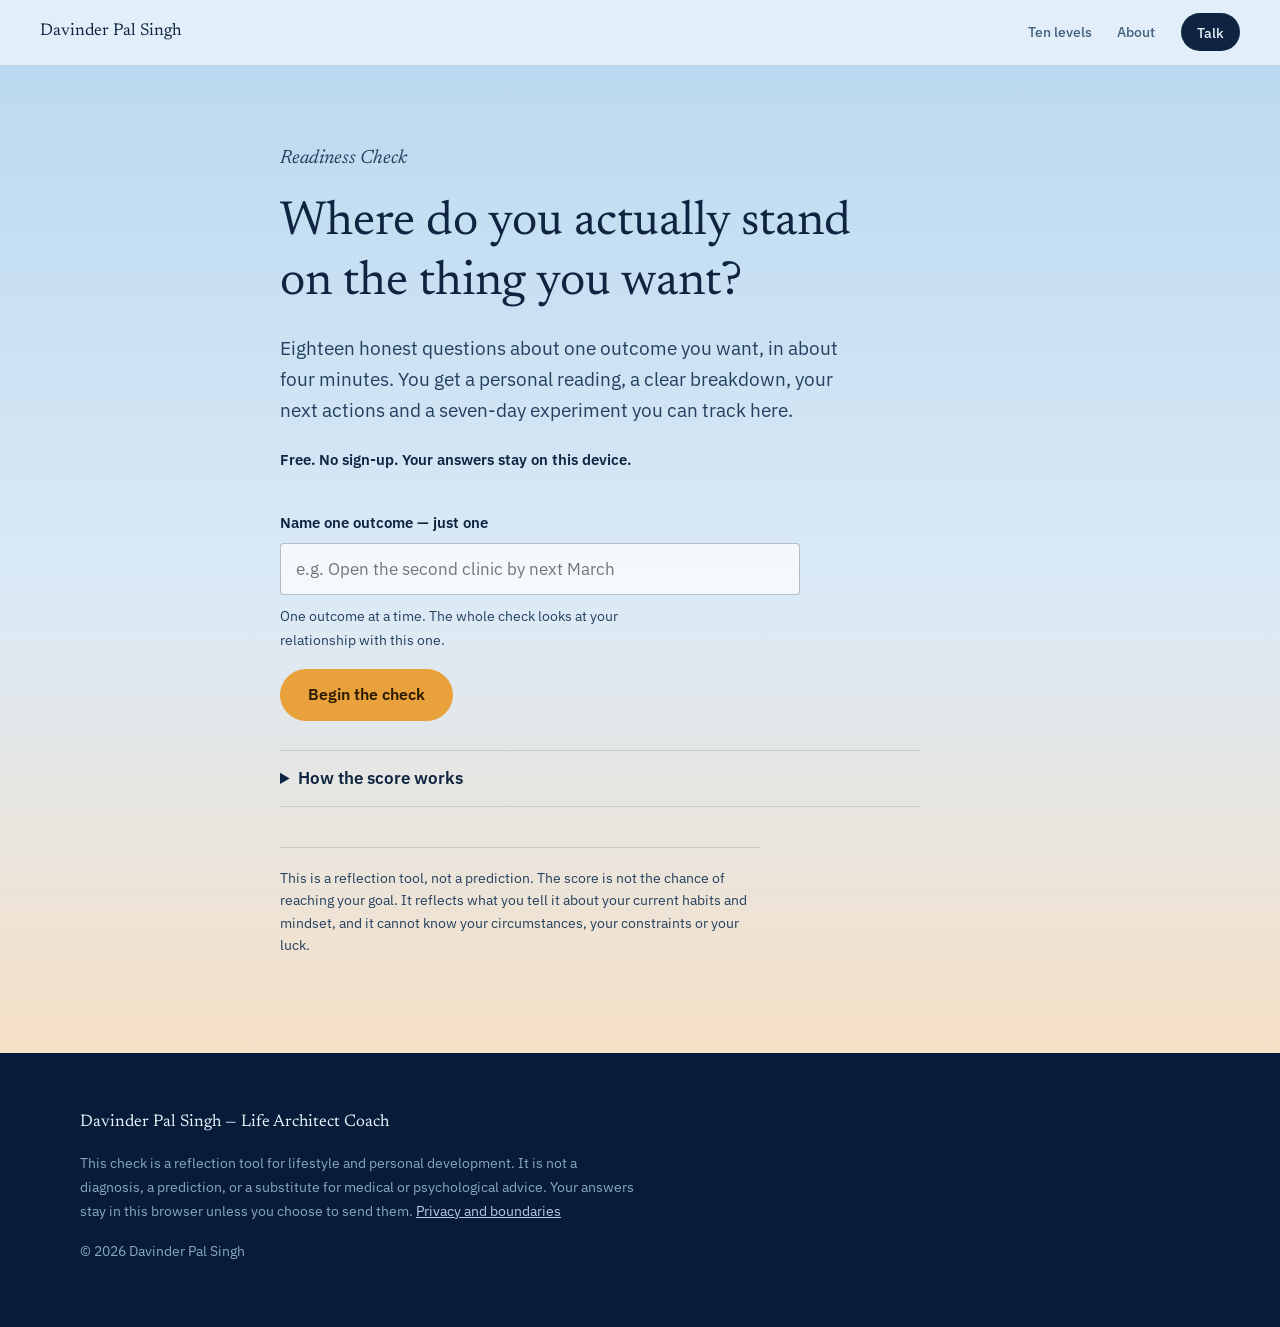
==== commit b70aa33c: "Apply site review: trust, level details and a rebuilt readiness check Add five-part details and the " ====
--- a/calculator.html
+++ b/calculator.html
@@ -4,12 +4,12 @@
 <meta charset="utf-8">
 <meta name="viewport" content="width=device-width, initial-scale=1">
 <title>Readiness Check — Davinder Pal Singh</title>
-<meta name="description" content="A self-assessment across nine dimensions that shape whether a goal gets reached — action, focus, exposure, conception, feeling, intention, belief, consistency and adoptability.">
+<meta name="description" content="A free self-reflection across nine areas of how you are approaching one goal: action, focus, exposure, conception, feeling, intention, belief, consistency and adoptability.">
 <meta name="theme-color" content="#BBD9F0">
 <meta property="og:type" content="website">
 <meta property="og:locale" content="en_IN">
 <meta property="og:title" content="Readiness Check — Davinder Pal Singh">
-<meta property="og:description" content="Nine dimensions, eighteen questions. See where you stand and what to work on.">
+<meta property="og:description" content="Nine areas, eighteen questions. A free reflection on where you stand and what to work on.">
 
 <link rel="icon" href="assets/favicon.svg" type="image/svg+xml">
 <link rel="preload" href="assets/fonts/newsreader-400.woff2" as="font" type="font/woff2" crossorigin>
@@ -20,7 +20,7 @@
 </head>
 <body class="calc-body">
 
-<a class="skip" href="#panel-intro">Skip to the check</a>
+<a class="skip" href="#goal">Skip to the check</a>
 
 <header class="topbar is-stuck" id="topbar">
   <a class="topbar__name" href="index.html">Davinder Pal Singh</a>
@@ -39,16 +39,19 @@
       <p class="hero__role">Readiness Check</p>
       <h1 class="calc__title">Where do you actually stand<br>on the thing you want?</h1>
       <p class="calc__lede">
-        Nine dimensions decide whether a goal gets reached. Eighteen questions,
-        about four minutes. You will get a score out of 100, the two areas
-        holding you back most, and a seven-day experiment to work on.
+        Eighteen honest questions about one outcome you want, in about four
+        minutes. You get a personal reading, a clear breakdown, your next
+        actions and a seven-day experiment you can track here.
       </p>
+      <p class="calc__free">Free. No sign-up. Your answers stay on this device.</p>
+
+      <div class="returning" id="returning" hidden></div>
 
       <form id="startForm" class="calc__start" novalidate>
         <label for="goal">Name one outcome — just one</label>
         <input id="goal" type="text" maxlength="120"
                placeholder="e.g. Open the second clinic by next March" autocomplete="off">
-        <p class="calc__hint" id="goalHint">One outcome at a time. The whole check measures your relationship with this one.</p>
+        <p class="calc__hint" id="goalHint">One outcome at a time. The whole check looks at your relationship with this one.</p>
         <button class="btn btn--sun" type="submit">Begin the check</button>
       </form>
 
@@ -56,21 +59,31 @@
         <p class="calc__hint">This check needs JavaScript switched on to run.</p>
       </noscript>
 
+      <details class="explain">
+        <summary>How the score works</summary>
+        <div class="explain__body">
+          <p>You answer two questions in each of nine dimensions, from 0 to 10. The two answers are averaged, the average out of 10 is multiplied by that dimension’s weight, and the nine results are added to make a score out of 100.</p>
+          <p>Action carries 25 of the 100 points and Focus 20. Exposure and Conception carry 10 each, Feeling, Intention and Belief 8 each, Consistency 6 and Adoptability 5.</p>
+          <p>The weights show what this coaching framework emphasises. They have not been statistically validated.</p>
+        </div>
+      </details>
+
       <p class="calc__disclaimer">
-        This is a structured self-assessment, not a prediction. It reflects what you
-        tell it about your current habits and mindset — it cannot know your
-        circumstances, your constraints or your luck, and no score here guarantees
-        an outcome either way.
+        This is a reflection tool, not a prediction. The score is not the chance
+        of reaching your goal. It reflects what you tell it about your current
+        habits and mindset, and it cannot know your circumstances, your
+        constraints or your luck.
       </p>
     </div>
   </section>
 
   <!-- ─────────────  assessment  ───────────── -->
-  <section class="panel panel--assess" id="panel-assess" aria-live="polite">
+  <section class="panel panel--assess" id="panel-assess">
     <div class="wrap">
       <div class="progress">
-        <div class="progress__bar"><span class="progress__fill" id="progFill"></span></div>
-        <p class="progress__label" id="progLabel">Step 1 of 9</p>
+        <div class="progress__bar" id="progBar" role="progressbar" aria-label="Questions answered"
+             aria-valuemin="0" aria-valuemax="18" aria-valuenow="0"><span class="progress__fill" id="progFill"></span></div>
+        <p class="progress__label" id="progLabel" aria-live="polite">Step 1 of 9</p>
       </div>
 
       <div class="step-head">
@@ -81,7 +94,7 @@
       <form id="qForm" class="qset"></form>
 
       <div class="calc__nav">
-        <button class="btn btn--line" type="button" id="btnBack">Back</button>
+        <button class="btn btn--line" type="button" id="btnBack">Previous</button>
         <button class="btn btn--sun" type="button" id="btnNext">Next</button>
       </div>
       <p class="calc__hint" id="qHint" role="status"></p>
@@ -91,7 +104,10 @@
   <!-- ─────────────  results  ───────────── -->
   <section class="panel panel--results" id="panel-results">
     <div class="wrap">
-      <p class="results__for" id="resultsFor"></p>
+      <div class="results__top">
+        <p class="results__for" id="resultsFor"></p>
+        <p class="results__date" id="resultsDate"></p>
+      </div>
 
       <div class="score">
         <div class="score__figure">
@@ -99,11 +115,32 @@
           <span class="score__outof">/ 100</span>
         </div>
         <div class="score__read">
+          <p class="score__label">Your reflection score</p>
           <h2 class="calc__h2" id="bandName">—</h2>
           <p id="bandNote"></p>
           <p class="score__resist" id="resistLine"></p>
         </div>
       </div>
+      <p class="score__honest">This reflects what you told it today. It is not a prediction, and it is not the chance of reaching your goal.</p>
+
+      <h3 class="results__h3">Your reading</h3>
+      <div class="reading" id="reading"></div>
+
+      <h3 class="results__h3">Your next actions</h3>
+      <ol class="actions" id="actions"></ol>
+
+      <h3 class="results__h3">Your seven-day experiment</h3>
+      <div class="experiment" id="experiment">
+        <p class="experiment__dim" id="experimentDim"></p>
+        <p class="experiment__text" id="experimentText"></p>
+        <fieldset class="tracker">
+          <legend>Tick each day you did it</legend>
+          <div class="tracker__days" id="trackerDays"></div>
+          <label class="tracker__label" for="trackerNote">What did you notice? (optional)</label>
+          <textarea class="tracker__note" id="trackerNote" rows="2" maxlength="500"></textarea>
+          <p class="experiment__after" id="trackerStatus" aria-live="polite"></p>
+        </fieldset>
+      </div>
 
       <h3 class="results__h3">The five areas</h3>
       <ul class="bars" id="composites"></ul>
@@ -111,46 +148,77 @@
       <h3 class="results__h3">All nine dimensions</h3>
       <ul class="bars bars--fine" id="dimensions"></ul>
 
-      <div class="callouts">
-        <div class="callout callout--block">
+      <details class="explain explain--dark">
+        <summary>How your score was worked out</summary>
+        <div class="explain__body">
+          <p>Each dimension is the average of your two answers. That average, divided by 10, is multiplied by the dimension’s weight. The nine results are added together.</p>
+          <div class="sums__scroll">
+            <table class="sums">
+              <thead><tr><th scope="col">Dimension</th><th scope="col">Average</th><th scope="col">Weight</th><th scope="col">Points</th></tr></thead>
+              <tbody id="sumRows"></tbody>
+              <tfoot><tr><th scope="row" colspan="3">Total, then rounded to <span id="sumRounded"></span></th><td id="sumExact"></td></tr></tfoot>
+            </table>
+          </div>
+          <p>Score bands: 80 and above is Well aligned, 60 to 79 is Mostly aligned, 40 to 59 is Uneven, and below 40 is Early. The same answers always give the same score.</p>
+          <p>The weights show what this coaching framework emphasises. They have not been statistically validated, so read the score as a way to reflect, not as a measurement.</p>
+        </div>
+      </details>
+
+      <div class="callouts" id="callouts">
+        <div class="callout callout--block" id="calloutBlock">
           <h3>Biggest blocker</h3>
           <p class="callout__name" id="blockerName">—</p>
           <p id="blockerWhy"></p>
         </div>
-        <div class="callout callout--strong">
+        <div class="callout callout--strong" id="calloutStrong">
           <h3>Strongest dimension</h3>
           <p class="callout__name" id="strongName">—</p>
           <p id="strongWhy"></p>
         </div>
       </div>
 
-      <h3 class="results__h3">Your DO / DON’T board</h3>
-      <p class="results__sub" id="boardSub"></p>
-      <div class="board">
-        <div class="board__col board__col--do">
-          <h4>Do</h4>
-          <ul id="doList"></ul>
-        </div>
-        <div class="board__col board__col--dont">
-          <h4>Don’t</h4>
-          <ul id="dontList"></ul>
-        </div>
-      </div>
-
-      <h3 class="results__h3">Your seven-day experiment</h3>
-      <div class="experiment" id="experiment"></div>
+      <div id="boardWrap">
+        <h3 class="results__h3">Your DO / DON’T board</h3>
+        <p class="results__sub" id="boardSub"></p>
+        <div class="board">
+          <div class="board__col board__col--do">
+            <h4>Do</h4>
+            <ul id="doList"></ul>
+          </div>
+          <div class="board__col board__col--dont">
+            <h4>Don’t</h4>
+            <ul id="dontList"></ul>
+          </div>
+        </div>
+      </div>
 
       <div class="history" id="history" hidden>
         <h3 class="results__h3">Your checks over time</h3>
         <p class="results__sub" id="historySub"></p>
+        <ul class="changes" id="historyChanges"></ul>
         <div id="historyChart"></div>
       </div>
 
-      <div class="calc__nav calc__nav--end">
-        <button class="btn btn--sun" type="button" id="btnAgain">Check again</button>
-        <a class="btn btn--line" data-wa href="index.html#contact">Talk it through</a>
-      </div>
-      <p class="calc__disclaimer" id="endNote"></p>
+      <h3 class="results__h3">Keep your report</h3>
+      <div class="calc__nav calc__nav--tight">
+        <button class="btn btn--line" type="button" id="btnCopy">Copy report</button>
+        <button class="btn btn--line" type="button" id="btnDownload">Download report</button>
+      </div>
+      <p class="results__sub results__sub--status" id="reportStatus" role="status"></p>
+
+      <h3 class="results__h3">What next?</h3>
+      <p class="results__sub">Run the experiment first, then come back for the follow-up. If you would like to talk it through, Davinder’s first level is Deep Sleep, eleven days. Nothing here asks you to commit further than that.</p>
+      <div class="calc__nav calc__nav--tight">
+        <button class="btn btn--sun" type="button" id="btnFollow">Take the follow-up check</button>
+        <a class="btn btn--line" id="btnTalk" href="index.html#contact">Talk it through on WhatsApp</a>
+        <button class="btn btn--line" type="button" id="btnNew">Check a different outcome</button>
+      </div>
+      <p class="calc__disclaimer">
+        Saved in this browser only, so you can compare later. Nothing is sent
+        anywhere unless you choose to. The WhatsApp button opens a message with
+        your outcome and score, which you can read before sending.
+        <a href="index.html#privacy">Privacy and boundaries</a>
+      </p>
     </div>
   </section>
 </main>
@@ -158,13 +226,13 @@
 <footer class="foot">
   <div class="wrap foot__inner">
     <p class="foot__name">Davinder Pal Singh — Life Architect Coach</p>
-    <p class="foot__note">This check is a reflection tool for lifestyle and personal development. It is not a diagnosis, a prediction, or a substitute for medical or psychological advice. Your answers stay in this browser and are not sent anywhere.</p>
+    <p class="foot__note">This check is a reflection tool for lifestyle and personal development. It is not a diagnosis, a prediction, or a substitute for medical or psychological advice. Your answers stay in this browser unless you choose to send them. <a href="index.html#privacy">Privacy and boundaries</a></p>
     <p class="foot__copy">© <span id="yr">2026</span> Davinder Pal Singh</p>
   </div>
 </footer>
 
+<script src="assets/js/site.js"></script>
 <script src="assets/js/calculator-data.js"></script>
 <script src="assets/js/calculator.js"></script>
-<script src="assets/js/site.js"></script>
 </body>
 </html>
--- a/assets/css/site.css
+++ b/assets/css/site.css
@@ -79,6 +79,8 @@
   max-width:18ch;
 }
 .h2--light{color:var(--light)}
+.h3{font-family:var(--serif);font-weight:400;font-size:clamp(1.4rem,1.2rem + .8vw,1.8rem);line-height:1.3;margin:0 0 1rem}
+.h3--light{color:var(--light)}
 
 /* ── top bar ────────────────────────────────────────────── */
 .topbar{
@@ -91,6 +93,7 @@
 }
 .topbar__name{
   font-family:var(--serif);font-size:1.0625rem;text-decoration:none;white-space:nowrap;
+  display:inline-flex;align-items:center;min-height:44px;
 }
 .topbar__nav{display:flex;align-items:center;gap:clamp(.7rem,2vw,1.6rem)}
 .topbar__nav a{
@@ -106,6 +109,7 @@
 
 .topbar.is-stuck{
   background:rgba(226,238,250,.82);
+  -webkit-backdrop-filter:blur(10px);
   backdrop-filter:blur(10px);
   border-bottom-color:rgba(14,36,64,.1);
 }
@@ -120,8 +124,9 @@
 .topbar.is-high .topbar__nav a:hover{color:#fff}
 .topbar.is-high .topbar__cta{background:var(--sun);color:#2A1A00 !important}
 
-@media (max-width:760px){
+@media (max-width:860px){
   .topbar__nav a:not(.topbar__cta){display:none}
+  .topbar__cta{display:inline-flex;align-items:center;min-height:44px;padding-inline:1.3rem !important}
 }
 
 /* ── hero · standing on the ground at dawn ──────────────── */
@@ -168,6 +173,7 @@
   color:var(--ink-soft);max-width:46ch;margin-bottom:2.3rem;
 }
 .hero__actions{display:flex;flex-wrap:wrap;gap:.8rem}
+.hero__note{font-size:.95rem;color:var(--ink-mid);margin:1rem 0 0}
 
 .horizon{
   position:absolute;left:0;right:0;bottom:0;height:1px;
@@ -213,6 +219,8 @@
 .band--deep    {background:linear-gradient(180deg,var(--azure) 0%,#0F3263 100%);color:var(--light);padding-top:calc(var(--bandpad) * .7)}
 .band--deeper  {background:linear-gradient(180deg,#0F3263 0%,#0A2449 100%);color:var(--light)}
 .band--high    {background:linear-gradient(180deg,#0A2449 0%,#08203F 100%);color:var(--light)}
+.band--plain   {background:#0A2449;color:var(--light);padding-block:calc(var(--bandpad) * .7)}
+.band--flat    {background:var(--azure)}
 .band--highest {background:linear-gradient(180deg,#08203F 0%,var(--strato) 100%);color:var(--light)}
 
 /* ── the problem ─────────────────────────────────────────── */
@@ -271,9 +279,11 @@
 }
 .stage:first-of-type{margin-top:0}
 .stage small{
-  font-family:var(--sans);font-size:.82rem;font-weight:500;
+  font-family:var(--sans);font-size:.875rem;font-weight:500;
   color:var(--ink-mid);letter-spacing:.01em;
 }
+
+.stage__why{margin:-1.2rem 0 .6rem var(--rail-col);max-width:52ch;color:var(--ink-mid);font-size:1rem}
 
 /* one level */
 .step{
@@ -302,10 +312,27 @@
 }
 .step__hi{font-size:.72em;color:var(--ink-mid)}
 .step__meta{
-  font-size:.86rem;font-weight:600;color:var(--ink-meta);
+  font-size:.9rem;font-weight:600;color:var(--ink-meta);
   margin:0 0 .7rem;letter-spacing:.01em;
 }
 .step__body p:last-child{margin-bottom:0;max-width:56ch}
+
+/* the detail under a level: sits on a pale panel so it stays readable
+   wherever on the sky gradient the level happens to land */
+.step__more{margin-top:.9rem;background:rgba(255,255,255,.5);border-radius:4px}
+.step__more summary{
+  cursor:pointer;font-weight:600;font-size:1rem;color:var(--ink);
+  padding:.75rem 1rem;min-height:44px;
+}
+.step__more[open] summary{border-bottom:1px solid rgba(14,36,64,.14)}
+.step__body .step__more p,.step__why{max-width:56ch;font-size:1rem}
+.step__why{margin:0;padding:.9rem 1rem 0;color:var(--ink)}
+.step__why b{font-weight:600}
+.level{margin:0;padding:.3rem 1rem 1rem}
+.level div{padding:.7rem 0;border-top:1px solid rgba(14,36,64,.1)}
+.level div:first-child{border-top:0}
+.level dt{font-weight:600;font-size:.9rem;color:var(--ink-meta)}
+.level dd{margin:.1rem 0 0;font-size:1rem;line-height:1.55;color:var(--ink)}
 
 @media (max-width:760px){
   :root{--rail-col:58px;--railx:18px}
@@ -313,15 +340,23 @@
   .step__num{font-size:1.05rem}
   .step{padding:1.1rem 0 1.8rem}
   .stage{margin-left:var(--rail-col);gap:.6rem}
-  .stage small{font-size:.75rem}
+  .stage small{font-size:.875rem}
   .step__hi{display:block;font-size:.95rem;margin-top:.15rem}
 }
+
+/* ── sample lesson ───────────────────────────────────────── */
+.sample{display:grid;grid-template-columns:1fr 1fr;gap:clamp(2rem,5vw,4rem);align-items:center}
+.sample__text p{color:#C3D7EA}
+.sample__video.is-playing{aspect-ratio:16/9}
+.sample__video iframe{width:100%;height:100%;border:0;border-radius:4px}
+@media (max-width:820px){.sample{grid-template-columns:1fr}}
 
 /* ── readiness check CTA ─────────────────────────────────── */
 .tool{display:grid;grid-template-columns:1fr auto;gap:clamp(2rem,5vw,4.5rem);align-items:start}
 .tool__text{max-width:52ch}
 .tool__text p{color:#C3D7EA}
 .tool__text .btn{margin-top:.8rem}
+.tool__text .tool__note{font-size:.95rem;color:#B5CCE2}
 .tool__dims{list-style:none;margin:0;padding:0;min-width:210px}
 .tool__dims li{
   display:flex;justify-content:space-between;gap:1.5rem;
@@ -334,6 +369,16 @@
   .tool{grid-template-columns:1fr}
   .tool__dims{min-width:0;max-width:340px}
 }
+
+/* ── start small ─────────────────────────────────────────── */
+.format__lede{color:#C3D7EA;max-width:52ch;margin-top:-.6rem}
+.path{list-style:none;counter-reset:path;display:grid;grid-template-columns:repeat(4,1fr);gap:1.2rem;margin:2rem 0 clamp(3rem,6vw,4.5rem);padding:0}
+.path li{counter-increment:path;padding-top:.9rem;border-top:2px solid var(--sun)}
+.path li::before{content:counter(path);font-family:var(--serif);font-size:1.5rem;line-height:1;color:var(--sun);display:block;margin-bottom:.5rem}
+.path b{display:block;font-weight:600;color:var(--light);margin-bottom:.2rem}
+.path span{color:#C3D7EA;font-size:1rem}
+@media (max-width:860px){.path{grid-template-columns:1fr 1fr}}
+@media (max-width:520px){.path{grid-template-columns:1fr}}
 
 /* ── how it runs ─────────────────────────────────────────── */
 .facts{display:grid;gap:0;margin:0;max-width:760px}
@@ -369,6 +414,32 @@
 @media (max-width:820px){
   .about{grid-template-columns:1fr;max-width:460px}
 }
+
+/* ── participant feedback ────────────────────────────────── */
+.voices{display:grid;grid-template-columns:repeat(auto-fit,minmax(260px,1fr));gap:1.2rem}
+.voice{margin:0;padding:1.4rem 1.5rem;border-radius:4px;background:rgba(255,255,255,.055)}
+.voice blockquote{margin:0 0 .8rem;font-family:var(--serif);font-size:1.15rem;line-height:1.5;color:var(--light)}
+.voice figcaption{font-size:.9rem;color:#B5CCE2}
+
+/* ── FAQ ─────────────────────────────────────────────────── */
+.faq{max-width:760px}
+.faq details{border-top:1px solid rgba(255,255,255,.15)}
+.faq details:last-child{border-bottom:1px solid rgba(255,255,255,.15)}
+.faq summary{cursor:pointer;padding:.95rem 0;min-height:44px;font-weight:500;color:var(--light)}
+.faq p{color:#C3D7EA;margin:0 0 1.1rem}
+
+/* ── privacy and boundaries ──────────────────────────────── */
+.bounds{display:grid;grid-template-columns:1fr 1fr;gap:clamp(2rem,5vw,4rem);max-width:980px}
+.bounds ul{list-style:none;margin:0;padding:0}
+.bounds li{position:relative;padding-left:1.1rem;margin-bottom:.75rem;color:#C3D7EA;font-size:1rem}
+.bounds li::before{content:"";position:absolute;left:0;top:.8em;width:6px;height:1.5px;background:var(--sun)}
+.bounds__help{
+  max-width:760px;margin:2.2rem 0 0;padding:1.1rem 1.3rem;border-radius:4px;
+  background:rgba(233,162,59,.1);border:1px solid rgba(233,162,59,.35);color:#E2EEF9;
+}
+.bounds__help b{font-weight:600;color:var(--light)}
+.bounds__help a{color:var(--light);font-weight:600}
+@media (max-width:760px){.bounds{grid-template-columns:1fr}}
 
 /* ── vision ──────────────────────────────────────────────── */
 .vision p{
@@ -396,12 +467,13 @@
   border-color:var(--sun);background:rgba(255,255,255,.11);outline:none;
 }
 .field input[aria-invalid="true"]{border-color:#F2927A}
-.form__note{font-size:.85rem;color:var(--light-soft);margin:.7rem 0 0;max-width:40ch}
+.form__note{font-size:.875rem;color:var(--light-soft);margin:.7rem 0 0;max-width:40ch}
 @media (max-width:520px){.form{grid-template-columns:1fr}}
 
 /* ── footer ─────────────────────────────────────────────── */
 .foot{background:var(--strato);color:var(--light-soft);padding:3.5rem 0 4rem}
 .foot__inner{display:grid;gap:1rem}
 .foot__name{font-family:var(--serif);color:var(--light);font-size:1.05rem;margin:0}
-.foot__note{font-size:.84rem;line-height:1.7;max-width:70ch;margin:0;color:#8AA6C2}
-.foot__copy{font-size:.84rem;margin:0;color:#6B88A6}
+.foot__note a{color:#B5CCE2}
+.foot__note{font-size:.875rem;line-height:1.7;max-width:70ch;margin:0;color:#8AA6C2}
+.foot__copy{font-size:.875rem;margin:0;color:#8AA6C2}
--- a/assets/css/calculator.css
+++ b/assets/css/calculator.css
@@ -11,6 +11,7 @@
 .calc-body .topbar,
 .calc-body .topbar.is-stuck{
   background:rgba(226,238,250,.94);
+  -webkit-backdrop-filter:blur(10px);
   backdrop-filter:blur(10px);
   border-bottom-color:rgba(14,36,64,.12);
 }
@@ -30,6 +31,13 @@
   line-height:1.25;margin:0 0 1.2rem;text-wrap:balance;
 }
 .calc__lede{font-size:clamp(1.02rem,.98rem + .35vw,1.18rem);color:var(--ink-mid);max-width:54ch}
+.calc__free{font-weight:600;font-size:.95rem;color:var(--ink);margin:0}
+
+.returning{margin-top:1.8rem;max-width:560px}
+.returning__card{padding:1.3rem 1.4rem;border-radius:4px;background:rgba(255,255,255,.62);border-left:3px solid var(--sun)}
+.returning__card h2{font-family:var(--serif);font-weight:400;font-size:1.3rem;margin:0 0 .3rem}
+.returning__card p{font-size:.95rem;color:var(--ink-mid);margin:0 0 1rem;overflow-wrap:anywhere}
+.returning__row{display:flex;flex-wrap:wrap;gap:.7rem}
 
 .calc__start{margin:2.4rem 0 1.5rem;max-width:520px}
 .calc__start label{display:block;font-weight:600;font-size:.95rem;margin-bottom:.5rem}
@@ -44,22 +52,44 @@
 
 .calc__hint{font-size:.9rem;color:var(--ink-mid);margin:.6rem 0 0;max-width:46ch}
 .calc__disclaimer{
-  font-size:.86rem;line-height:1.6;color:var(--ink-mid);
+  font-size:.875rem;line-height:1.6;color:var(--ink-mid);
   max-width:60ch;margin:2.5rem 0 0;padding-top:1.2rem;
   border-top:1px solid rgba(14,36,64,.15);
 }
-.panel--results .calc__disclaimer{color:#9FBAD6;border-top-color:rgba(255,255,255,.16)}
+.panel--results .calc__disclaimer{color:#B5CCE2;border-top-color:rgba(255,255,255,.16)}
+
+/* expandable explanations */
+.explain{max-width:640px;margin-top:1.8rem;border-top:1px solid rgba(14,36,64,.15);border-bottom:1px solid rgba(14,36,64,.15)}
+.explain summary{cursor:pointer;font-weight:600;padding:.85rem 0;min-height:44px}
+.explain__body{padding-bottom:.6rem}
+.explain__body p{font-size:.95rem}
+.explain--dark{max-width:720px;border-color:rgba(255,255,255,.16);margin-top:2rem}
+.explain--dark summary{color:var(--light)}
+.explain--dark .explain__body p{color:#C3D7EA}
+
+.sums__scroll{overflow-x:auto;margin:0 0 1.1rem}
+.sums{width:100%;border-collapse:collapse;font-size:.95rem;font-variant-numeric:tabular-nums}
+.sums th,.sums td{padding:.5rem .4rem;text-align:right;border-bottom:1px solid rgba(255,255,255,.14);color:#D6E6F4}
+.sums th:first-child,.sums td:first-child{text-align:left}
+.sums thead th{font-weight:600;font-size:.875rem;color:#9FBAD6}
+.sums tfoot th,.sums tfoot td{font-weight:600;color:var(--light);border-bottom:0}
 
 /* the outline button carries dark ink by default — unusable on deep sky */
 .panel--results .btn--line{color:var(--light);border-color:rgba(255,255,255,.5)}
+.panel--results a{color:#D6E6F4}
+.panel--results a.btn--sun{color:#2A1A00}
 .panel--results .btn--line:hover{background:var(--light);color:var(--deep);border-color:var(--light)}
 
 /* ── progress ───────────────────────────────────────────── */
-.progress{margin-bottom:clamp(1.8rem,4vw,2.6rem);max-width:820px}
-.progress__bar{height:2px;background:rgba(14,36,64,.15);position:relative}
+.progress{
+  position:sticky;top:56px;z-index:10;
+  margin:calc(clamp(2.5rem,6vw,5rem) * -1 + .4rem) 0 clamp(1.8rem,4vw,2.6rem);
+  padding:1rem 0 .4rem;max-width:820px;background:var(--haze);
+}
+.progress__bar{height:6px;border-radius:3px;overflow:hidden;background:rgba(14,36,64,.15);position:relative}
 .progress__fill{position:absolute;left:0;top:0;height:100%;width:0;background:var(--sun)}
 @media (prefers-reduced-motion:no-preference){.progress__fill{transition:width .3s ease}}
-.progress__label{font-size:.82rem;font-weight:500;color:var(--ink-mid);margin:.6rem 0 0}
+.progress__label{font-size:.875rem;font-weight:500;color:var(--ink-mid);margin:.6rem 0 0}
 
 .step-head{max-width:720px;margin-bottom:2rem}
 .calc__h2{
@@ -69,6 +99,7 @@
 }
 .panel--results .calc__h2{color:var(--light)}
 .calc__dimblurb{color:var(--ink-mid);margin:0;max-width:52ch}
+[tabindex="-1"]:focus{outline:none}
 
 /* ── questions ──────────────────────────────────────────── */
 .qset{max-width:820px}
@@ -77,32 +108,53 @@
   font-family:var(--serif);font-size:clamp(1.1rem,1rem + .55vw,1.4rem);
   line-height:1.4;padding:0;margin:0 0 1rem;max-width:46ch;
 }
+.q--missing .q__text::after{content:" (needs an answer)";font-family:var(--sans);font-size:.9rem;color:#9A3412}
 .scale{display:grid;gap:.5rem}
-.scale__opts{display:flex;gap:clamp(2px,.8vw,8px);flex-wrap:nowrap}
-.opt{position:relative;flex:1 1 0;min-width:0}
-.opt input{position:absolute;opacity:0;width:100%;height:100%;margin:0;cursor:pointer}
+.scale__ends{display:flex;justify-content:space-between;gap:1rem;font-size:.875rem;line-height:1.35;color:var(--ink-mid)}
+.scale__ends span:last-child{text-align:right}
+.scale__opts{display:grid;grid-template-columns:repeat(11,1fr);gap:clamp(2px,.8vw,8px)}
+.opt{position:relative;min-width:0}
+.opt input{position:absolute;inset:0;opacity:0;width:100%;height:100%;margin:0;cursor:pointer}
 .opt span{
-  display:grid;place-items:center;height:46px;
-  font-size:.92rem;font-weight:500;font-variant-numeric:tabular-nums;
+  display:grid;place-items:center;height:48px;
+  font-size:1rem;font-weight:500;font-variant-numeric:tabular-nums;
   background:rgba(255,255,255,.55);border:1px solid rgba(14,36,64,.2);
   border-radius:3px;color:var(--ink-mid);
 }
 .opt input:hover + span{border-color:rgba(14,36,64,.45)}
 .opt input:focus-visible + span{outline:2px solid var(--sun);outline-offset:2px}
 .opt input:checked + span{background:var(--ink);border-color:var(--ink);color:var(--light);font-weight:600}
-.scale__anchor{font-size:.8rem;color:var(--ink-mid)}
-.scale__anchor--hi{text-align:right}
+/* eleven side-by-side buttons are too narrow to tap on a phone */
+@media (max-width:640px){
+  .scale__opts{grid-template-columns:repeat(6,1fr);gap:6px}
+}
+@media (max-width:340px){.scale__opts{gap:3px}}
 
 .calc__nav{display:flex;gap:.8rem;flex-wrap:wrap;margin-top:.5rem}
 .calc__nav--end{margin-top:2.5rem}
+.calc__nav--tight{margin-top:0}
 .btn[disabled]{opacity:.35;pointer-events:none}
 
 /* ── results ────────────────────────────────────────────── */
 .results__for{
-  font-family:var(--serif);font-size:1.1rem;color:#BCD4EA;
-  margin:0 0 1.8rem;padding-bottom:1rem;border-bottom:1px solid rgba(255,255,255,.16);
-}
-.score{display:grid;grid-template-columns:auto 1fr;gap:clamp(1.5rem,4vw,3rem);align-items:start;margin-bottom:3rem}
+  font-family:var(--serif);font-size:1.1rem;color:#BCD4EA;margin:0;overflow-wrap:anywhere;
+}
+.results__top{margin:0 0 1.8rem;padding-bottom:1rem;border-bottom:1px solid rgba(255,255,255,.16)}
+.results__date{font-size:.875rem;color:#9FBAD6;margin:.2rem 0 0}
+.score{display:grid;grid-template-columns:auto 1fr;gap:clamp(1.5rem,4vw,3rem);align-items:start;margin-bottom:1.4rem}
+.score__label{font-size:.9rem;font-weight:600;color:#9FBAD6 !important;margin:0 0 .2rem}
+.score__honest{
+  max-width:640px;padding:.85rem 1rem;margin:0;border-radius:4px;
+  background:rgba(255,255,255,.07);color:#E2EEF9;font-size:.95rem;
+}
+
+.reading{max-width:640px}
+.reading p{color:#E2EEF9;font-size:1.0625rem;overflow-wrap:anywhere}
+.actions{list-style:none;margin:0;padding:0;max-width:640px}
+.actions li{display:grid;grid-template-columns:7.5rem 1fr;gap:1rem;padding:.8rem 0;border-top:1px solid rgba(255,255,255,.14)}
+.actions b{font-weight:600;color:var(--sun);font-size:.95rem}
+.actions span{color:#E2EEF9}
+@media (max-width:520px){.actions li{grid-template-columns:1fr;gap:.15rem}}
 .score__figure{display:flex;align-items:baseline;gap:.3rem}
 .score__num{
   font-family:var(--serif);font-size:clamp(4rem,2.5rem + 7vw,7rem);
@@ -117,13 +169,14 @@
   font-family:var(--serif);font-weight:400;font-size:1.35rem;
   color:var(--light);margin:2.8rem 0 1rem;
 }
-.results__sub{color:#9FBAD6;font-size:.92rem;margin:-.5rem 0 1.2rem;max-width:56ch}
+.results__sub{color:#B5CCE2;font-size:.95rem;margin:-.5rem 0 1.2rem;max-width:56ch}
+.results__sub--status{margin:.7rem 0 0;min-height:1.5em}
 
 .bars{list-style:none;margin:0;padding:0;max-width:720px}
 .bar{margin-bottom:1.1rem}
 .bar__head{display:flex;justify-content:space-between;gap:1rem;margin-bottom:.4rem}
 .bar__name{font-weight:500;color:var(--light)}
-.bar__meta{display:flex;gap:1rem;font-size:.84rem;color:#9FBAD6;font-variant-numeric:tabular-nums;white-space:nowrap}
+.bar__meta{display:flex;gap:1rem;font-size:.875rem;color:#9FBAD6;font-variant-numeric:tabular-nums;white-space:nowrap}
 .bar__track{height:8px;background:rgba(255,255,255,.12);border-radius:2px;overflow:hidden}
 .bar__fill{display:block;height:100%;background:linear-gradient(90deg,#5A98CE,#8FC4E8)}
 .bar--fine{margin-bottom:.75rem}
@@ -135,7 +188,7 @@
 .callout{padding:1.4rem 1.5rem;border-radius:4px;background:rgba(255,255,255,.055);border-left:3px solid}
 .callout--block{border-left-color:var(--sun)}
 .callout--strong{border-left-color:#7FD1A8}
-.callout h3{font-size:.8rem;font-weight:600;letter-spacing:.02em;color:#9FBAD6;margin:0 0 .4rem}
+.callout h3{font-size:.875rem;font-weight:600;letter-spacing:.02em;color:#9FBAD6;margin:0 0 .4rem}
 .callout .callout__name{
   font-family:var(--serif);font-size:1.5rem;line-height:1.25;
   color:var(--light);margin:0 0 .5rem;max-width:none;
@@ -159,9 +212,32 @@
   max-width:640px;padding:1.6rem 1.7rem;border-radius:4px;
   background:rgba(233,162,59,.1);border:1px solid rgba(233,162,59,.35);
 }
-.experiment__dim{font-size:.8rem;font-weight:600;color:#E9A23B;margin:0 0 .5rem}
+.experiment__dim{font-size:.875rem;font-weight:600;color:#E9A23B;margin:0 0 .5rem}
 .experiment__text{font-family:var(--serif);font-size:1.2rem;line-height:1.5;color:var(--light);margin:0 0 .9rem}
-.experiment__after{font-size:.9rem;color:#9FBAD6;margin:0}
+.experiment__after{font-size:.9rem;color:#B5CCE2;margin:.8rem 0 0}
+
+.tracker{border:0;padding:0;margin:1.2rem 0 0}
+.tracker legend{font-weight:600;font-size:.95rem;color:var(--light);padding:0;margin-bottom:.6rem}
+.tracker__days{display:grid;grid-template-columns:repeat(7,1fr);gap:clamp(4px,1vw,8px)}
+.day{position:relative;min-width:0}
+.day input{position:absolute;inset:0;width:100%;height:100%;margin:0;opacity:0;cursor:pointer}
+.day span{
+  display:grid;place-items:center;height:46px;border-radius:3px;font-weight:500;
+  border:1px solid rgba(255,255,255,.3);color:var(--light);background:rgba(255,255,255,.05);
+}
+.day input:focus-visible + span{outline:2px solid var(--sun);outline-offset:2px}
+.day input:checked + span{background:var(--sun);border-color:var(--sun);color:#2A1A00;font-weight:600}
+@media (max-width:480px){.tracker__days{grid-template-columns:repeat(4,1fr);gap:6px}}
+.tracker__label{display:block;font-size:.95rem;color:#D6E6F4;margin:1rem 0 .4rem}
+.tracker__note{
+  width:100%;font-family:var(--sans);font-size:1rem;color:var(--light);resize:vertical;
+  background:rgba(255,255,255,.07);border:1px solid rgba(255,255,255,.25);border-radius:4px;padding:.7rem .8rem;
+}
+.tracker__note:focus{border-color:var(--sun);outline:none}
+
+.changes{list-style:none;display:flex;flex-wrap:wrap;gap:.5rem;margin:0 0 1.2rem;padding:0}
+.changes:empty{display:none}
+.changes li{padding:.25rem .7rem;border-radius:999px;background:rgba(255,255,255,.09);color:#E2EEF9;font-size:.9rem}
 
 /* ── history chart ──────────────────────────────────────── */
 .chart{width:100%;max-width:620px;height:auto;overflow:visible}
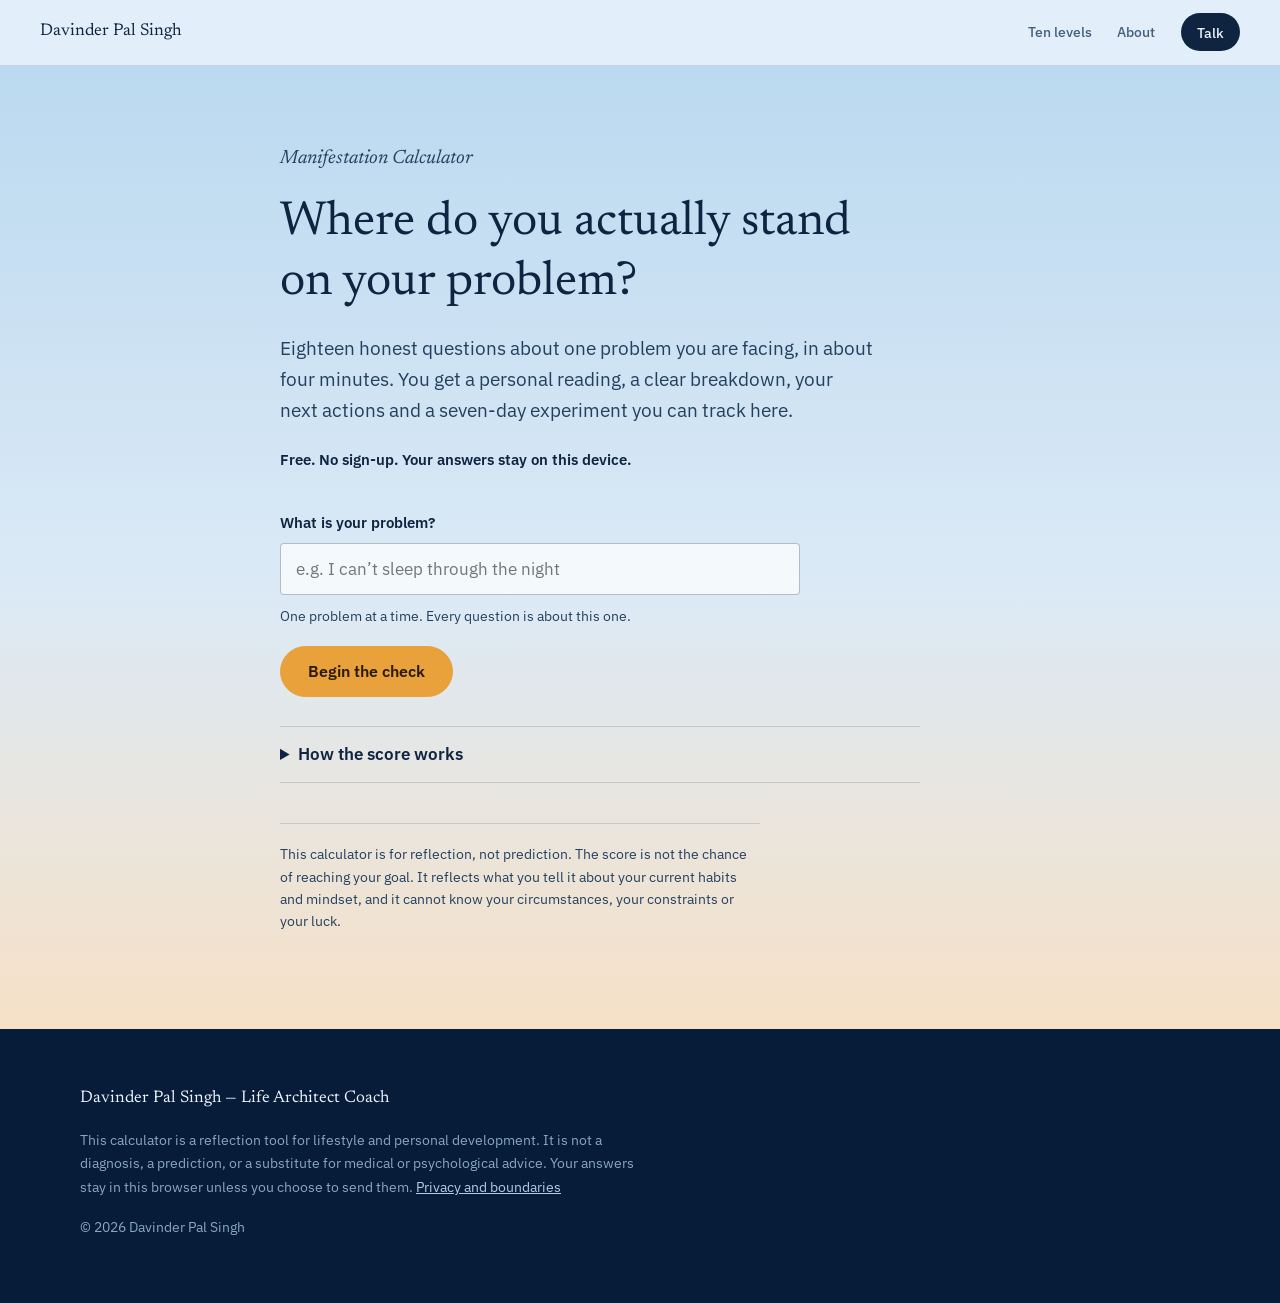
==== commit 413ab3bc: "Open the homepage with a question and a sunrise story Land on "What is your problem?", then carry th" ====
--- a/calculator.html
+++ b/calculator.html
@@ -3,12 +3,12 @@
 <head>
 <meta charset="utf-8">
 <meta name="viewport" content="width=device-width, initial-scale=1">
-<title>Readiness Check — Davinder Pal Singh</title>
-<meta name="description" content="A free self-reflection across nine areas of how you are approaching one goal: action, focus, exposure, conception, feeling, intention, belief, consistency and adoptability.">
+<title>Manifestation Calculator — Davinder Pal Singh</title>
+<meta name="description" content="A free manifestation assessment across nine areas of how you are approaching one problem: action, focus, exposure, conception, feeling, intention, belief, consistency and adoptability.">
 <meta name="theme-color" content="#BBD9F0">
 <meta property="og:type" content="website">
 <meta property="og:locale" content="en_IN">
-<meta property="og:title" content="Readiness Check — Davinder Pal Singh">
+<meta property="og:title" content="Manifestation Calculator — Davinder Pal Singh">
 <meta property="og:description" content="Nine areas, eighteen questions. A free reflection on where you stand and what to work on.">
 
 <link rel="icon" href="assets/favicon.svg" type="image/svg+xml">
@@ -36,10 +36,10 @@
   <!-- ─────────────  intro  ───────────── -->
   <section class="panel panel--intro is-on" id="panel-intro">
     <div class="wrap calc__intro">
-      <p class="hero__role">Readiness Check</p>
-      <h1 class="calc__title">Where do you actually stand<br>on the thing you want?</h1>
+      <p class="hero__role">Manifestation Calculator</p>
+      <h1 class="calc__title">Where do you actually stand<br>on your problem?</h1>
       <p class="calc__lede">
-        Eighteen honest questions about one outcome you want, in about four
+        Eighteen honest questions about one problem you are facing, in about four
         minutes. You get a personal reading, a clear breakdown, your next
         actions and a seven-day experiment you can track here.
       </p>
@@ -48,10 +48,10 @@
       <div class="returning" id="returning" hidden></div>
 
       <form id="startForm" class="calc__start" novalidate>
-        <label for="goal">Name one outcome — just one</label>
+        <label for="goal">What is your problem?</label>
         <input id="goal" type="text" maxlength="120"
-               placeholder="e.g. Open the second clinic by next March" autocomplete="off">
-        <p class="calc__hint" id="goalHint">One outcome at a time. The whole check looks at your relationship with this one.</p>
+               placeholder="e.g. I can’t sleep through the night" autocomplete="off">
+        <p class="calc__hint" id="goalHint">One problem at a time. Every question is about this one.</p>
         <button class="btn btn--sun" type="submit">Begin the check</button>
       </form>
 
@@ -69,7 +69,7 @@
       </details>
 
       <p class="calc__disclaimer">
-        This is a reflection tool, not a prediction. The score is not the chance
+        This calculator is for reflection, not prediction. The score is not the chance
         of reaching your goal. It reflects what you tell it about your current
         habits and mindset, and it cannot know your circumstances, your
         constraints or your luck.
@@ -115,7 +115,7 @@
           <span class="score__outof">/ 100</span>
         </div>
         <div class="score__read">
-          <p class="score__label">Your reflection score</p>
+          <p class="score__label">Your manifestation score</p>
           <h2 class="calc__h2" id="bandName">—</h2>
           <p id="bandNote"></p>
           <p class="score__resist" id="resistLine"></p>
@@ -211,12 +211,12 @@
       <div class="calc__nav calc__nav--tight">
         <button class="btn btn--sun" type="button" id="btnFollow">Take the follow-up check</button>
         <a class="btn btn--line" id="btnTalk" href="index.html#contact">Talk it through on WhatsApp</a>
-        <button class="btn btn--line" type="button" id="btnNew">Check a different outcome</button>
+        <button class="btn btn--line" type="button" id="btnNew">Check a different problem</button>
       </div>
       <p class="calc__disclaimer">
         Saved in this browser only, so you can compare later. Nothing is sent
         anywhere unless you choose to. The WhatsApp button opens a message with
-        your outcome and score, which you can read before sending.
+        your problem and score, which you can read before sending.
         <a href="index.html#privacy">Privacy and boundaries</a>
       </p>
     </div>
@@ -226,7 +226,7 @@
 <footer class="foot">
   <div class="wrap foot__inner">
     <p class="foot__name">Davinder Pal Singh — Life Architect Coach</p>
-    <p class="foot__note">This check is a reflection tool for lifestyle and personal development. It is not a diagnosis, a prediction, or a substitute for medical or psychological advice. Your answers stay in this browser unless you choose to send them. <a href="index.html#privacy">Privacy and boundaries</a></p>
+    <p class="foot__note">This calculator is a reflection tool for lifestyle and personal development. It is not a diagnosis, a prediction, or a substitute for medical or psychological advice. Your answers stay in this browser unless you choose to send them. <a href="index.html#privacy">Privacy and boundaries</a></p>
     <p class="foot__copy">© <span id="yr">2026</span> Davinder Pal Singh</p>
   </div>
 </footer>
--- a/assets/css/site.css
+++ b/assets/css/site.css
@@ -154,6 +154,113 @@
   content:"";position:absolute;inset:0;border-radius:3px;pointer-events:none;
   box-shadow:inset 0 0 0 1px rgba(14,36,64,.1);
 }
+/* ── the question ────────────────────────────────────────── */
+/* until someone answers or skips, this is the whole page. Everything stays in
+   the document without JavaScript: only the inline head script can gate it. */
+html.is-asking body{background:var(--strato)}
+html.is-asking main > :not(#ask),
+html.is-asking .topbar,
+html.is-asking .foot,
+html.is-asking .skip{display:none}
+
+.ask{
+  min-height:100vh;min-height:100svh;display:grid;align-items:center;
+  padding:var(--gutter);color:var(--light);
+  background:linear-gradient(180deg,#040F20 0%,var(--strato) 62%,#0A2449 100%);
+}
+.ask__inner{width:min(860px,100%);margin-inline:auto}
+.ask__who{font-family:var(--serif);font-size:1.05rem;color:var(--light-soft);margin:0 0 clamp(2rem,8vh,4.5rem)}
+.ask__q{
+  font-family:var(--serif);font-weight:400;margin:0 0 clamp(1.6rem,4vh,2.6rem);
+  font-size:clamp(2.7rem,1.3rem + 7vw,6.2rem);line-height:1.08;letter-spacing:-.015em;text-wrap:balance;
+}
+.ask__q label{display:block}
+.ask__row{display:grid;grid-template-columns:1fr auto;gap:.7rem;max-width:720px}
+.ask__row input{
+  font-family:var(--serif);font-size:clamp(1.15rem,1rem + .7vw,1.45rem);color:var(--light);
+  width:100%;min-height:56px;padding:.7rem .15rem;
+  background:transparent;border:0;border-bottom:2px solid var(--sun);border-radius:0;
+}
+.ask__row input::placeholder{color:#9FBAD6;opacity:1}
+.ask__row input:focus{outline:none;background:rgba(255,255,255,.05)}
+.ask__row input[aria-invalid="true"]{border-bottom-color:#F2927A}
+.ask__hint{font-size:.95rem;color:var(--light-soft);margin:.8rem 0 0}
+.ask__chips{display:flex;flex-wrap:wrap;gap:.55rem;margin-top:clamp(1.6rem,4vh,2.4rem)}
+.chip{
+  font-family:var(--sans);font-size:.95rem;color:var(--light);cursor:pointer;
+  min-height:44px;padding:.4rem .95rem;border-radius:999px;
+  background:transparent;border:1px solid rgba(234,243,251,.32);
+}
+.chip:hover{border-color:var(--sun)}
+.ask__skip{
+  display:block;margin-top:1.2rem;padding:.6rem 0;min-height:44px;cursor:pointer;
+  font-family:var(--sans);font-size:.95rem;color:var(--light-soft);
+  background:none;border:0;text-decoration:underline;text-underline-offset:3px;
+}
+@media (max-width:520px){.ask__row{grid-template-columns:1fr}.ask__row .btn{justify-self:start}}
+
+/* ── the story · night to dawn ───────────────────────────── */
+.story{position:relative;isolation:isolate;overflow:clip}
+.story__sky{
+  position:sticky;top:0;z-index:1;height:100vh;height:100svh;margin-bottom:-100vh;margin-bottom:-100svh;
+  overflow:hidden;pointer-events:none;
+}
+.sun{
+  --rise:0;position:absolute;right:clamp(-4rem,8vw,9rem);top:100%;
+  width:min(62vmin,540px);aspect-ratio:1;border-radius:50%;
+  background:radial-gradient(circle,#FFD98C 0 34%,#F2B254 52%,rgba(233,162,59,.42) 62%,rgba(233,162,59,0) 71%);
+  transform:translateY(calc(var(--rise) * -100%));
+}
+@media (prefers-reduced-motion:reduce){.sun{display:none}}
+
+.scene{min-height:88vh;min-height:88svh;display:grid;align-items:center;padding:clamp(4rem,12vh,7rem) 0;color:var(--light)}
+.scene__inner{position:relative;z-index:2}
+.scene__inner > *{max-width:34rem}
+.scene h3{font-family:var(--serif);font-weight:400;font-size:1.25rem;color:#FFE3B0;margin:0 0 .9rem}
+.scene p{font-family:var(--serif);font-size:clamp(1.2rem,1.05rem + .55vw,1.5rem);line-height:1.6}
+.scene .scene__big{
+  font-size:clamp(1.9rem,1.3rem + 2.7vw,3.3rem);line-height:1.22;letter-spacing:-.005em;
+  max-width:46rem;margin:1.1em 0;text-wrap:balance;
+}
+.scene__inner > .scene__big:first-child{margin-top:0}
+.scene__inner > :last-child{margin-bottom:0}
+
+/* a scene you are not reading sits back in the dark */
+.js .scene__inner{opacity:.3}
+.js .scene__inner.is-lit{opacity:1}
+@media (prefers-reduced-motion:no-preference){.js .scene__inner{transition:opacity .6s ease}}
+@media (prefers-reduced-motion:reduce){.js .scene__inner{opacity:1}}
+
+/* each scene hands its colour to the next, so the ink is fixed per scene */
+.scene--echo {background:linear-gradient(180deg,#0A2449,#071C38)}
+.scene--1    {background:linear-gradient(180deg,#071C38,#08203F)}
+.scene--2    {background:linear-gradient(180deg,#08203F,#0A2449)}
+.scene--3    {background:linear-gradient(180deg,#0A2449,#0C2B52)}
+.scene--4    {background:linear-gradient(180deg,#0C2B52,#0F3263)}
+.scene--5    {background:linear-gradient(180deg,#0F3263,#15437C)}
+.scene--6    {background:linear-gradient(180deg,#15437C,#1F5590)}
+.scene--7    {background:linear-gradient(180deg,#1F5590,#2F6AA6)}
+.dawnbreak   {height:70vh;height:70svh;background:linear-gradient(180deg,#2F6AA6,#7FB4DE 55%,var(--zenith))}
+.scene--8,.scene--close{background:var(--zenith);color:var(--ink)}
+.scene--8 h3{color:var(--ink-mid)}
+.scene--close{padding-bottom:clamp(5rem,16vh,9rem)}
+
+.echo__words{font-style:italic;color:var(--light-soft);margin:0 0 1.2rem;overflow-wrap:anywhere}
+.echo__words:focus{outline:none}
+.scene .echo__line{
+  font-family:var(--serif);font-weight:400;margin:0;
+  font-size:clamp(2.2rem,1.4rem + 3.6vw,4.2rem);line-height:1.16;max-width:48rem;text-wrap:balance;
+}
+.echo__line:focus{outline:none}
+.scene .echo__help{
+  font-family:var(--sans);font-size:1.0625rem;margin:1.6rem 0 0;padding:1rem 1.2rem;border-radius:4px;
+  background:rgba(233,162,59,.14);border:1px solid rgba(233,162,59,.45);
+}
+.scene .echo__help a{color:var(--light);font-weight:600}
+.scene .echo__cue{font-family:var(--sans);font-size:1rem;color:var(--light-soft);margin-top:2.4rem}
+.echo__cue a{color:var(--light)}
+.scene .close__yours{font-family:var(--sans);font-size:1.0625rem;color:var(--ink-mid);overflow-wrap:anywhere}
+
 .hero__role{
   font-family:var(--serif);font-style:italic;
   font-size:clamp(1rem,.9rem + .4vw,1.2rem);
@@ -240,6 +347,33 @@
   padding-top:1.8rem;border-top:1px solid rgba(14,36,64,.18);
 }
 
+/* ── story ───────────────────────────────────────────────── */
+.band--story{background:var(--haze)}
+.story__eyebrow{font-family:var(--serif);font-style:italic;font-size:1.15rem;color:var(--ink-mid);margin:0 0 .5rem}
+.story__title{max-width:20ch;margin-bottom:2.2rem}
+.tally{list-style:none;display:grid;grid-template-columns:repeat(4,1fr);gap:1.2rem;margin:0 0 clamp(2.5rem,6vw,4rem);padding:0;max-width:820px}
+.tally li{padding-top:.7rem;border-top:2px solid var(--sun)}
+.tally b{display:block;font-family:var(--serif);font-weight:400;font-size:clamp(2.2rem,1.6rem + 2.4vw,3.4rem);line-height:1.1;color:var(--ink)}
+.tally span{font-size:.95rem;line-height:1.35;color:var(--ink-mid);display:block}
+@media (max-width:560px){.tally{grid-template-columns:1fr 1fr}}
+.chapters{max-width:820px}
+.chapter{display:grid;grid-template-columns:190px 1fr;column-gap:clamp(1rem,3vw,2.2rem);padding:1.5rem 0;border-top:1px solid rgba(14,36,64,.14)}
+.chapter h3{font-family:var(--serif);font-weight:400;font-size:1.3rem;line-height:1.3;margin:0;color:var(--ink)}
+.chapter p{color:var(--ink-mid);font-size:1.0625rem}
+.chapter p:last-child{margin-bottom:0}
+.chapter h3{grid-row:1 / span 3}
+.chapter > :not(h3){grid-column:2}
+@media (max-width:640px){
+  .chapter{grid-template-columns:1fr}
+  .chapter h3{margin-bottom:.4rem}
+  .chapter h3{grid-row:auto}
+  .chapter > :not(h3){grid-column:1}
+}
+.story__close{
+  font-family:var(--serif);font-size:clamp(1.5rem,1.2rem + 1.4vw,2.2rem);line-height:1.4;
+  max-width:30ch;margin:clamp(2.2rem,5vw,3.5rem) 0 2rem;text-wrap:balance;
+}
+
 /* ══════════════════════════════════════════════════════════
    THE CLIMB — altimeter + ten levels
    ══════════════════════════════════════════════════════════ */
@@ -351,7 +485,7 @@
 .sample__video iframe{width:100%;height:100%;border:0;border-radius:4px}
 @media (max-width:820px){.sample{grid-template-columns:1fr}}
 
-/* ── readiness check CTA ─────────────────────────────────── */
+/* ── manifestation calculator CTA ─────────────────────────────────── */
 .tool{display:grid;grid-template-columns:1fr auto;gap:clamp(2rem,5vw,4.5rem);align-items:start}
 .tool__text{max-width:52ch}
 .tool__text p{color:#C3D7EA}
@@ -477,3 +611,8 @@
 .foot__note a{color:#B5CCE2}
 .foot__note{font-size:.875rem;line-height:1.7;max-width:70ch;margin:0;color:#8AA6C2}
 .foot__copy{font-size:.875rem;margin:0;color:#8AA6C2}
+
+.echo__cue a{display:inline-block;padding:.65rem .2rem}
+
+/* amber on an amber sun disappears, so the last button goes dark */
+.scene--close .btn--sun{background:var(--ink);border-color:var(--ink);color:var(--light)}
--- a/assets/css/calculator.css
+++ b/assets/css/calculator.css
@@ -1,5 +1,5 @@
 /* ============================================================
-   Readiness Check — same sky, one panel at a time.
+   Manifestation Calculator — same sky, one panel at a time.
    Each panel owns a full background, so light/dark ink is
    decided by which panel is showing, never by scroll position.
    ============================================================ */
